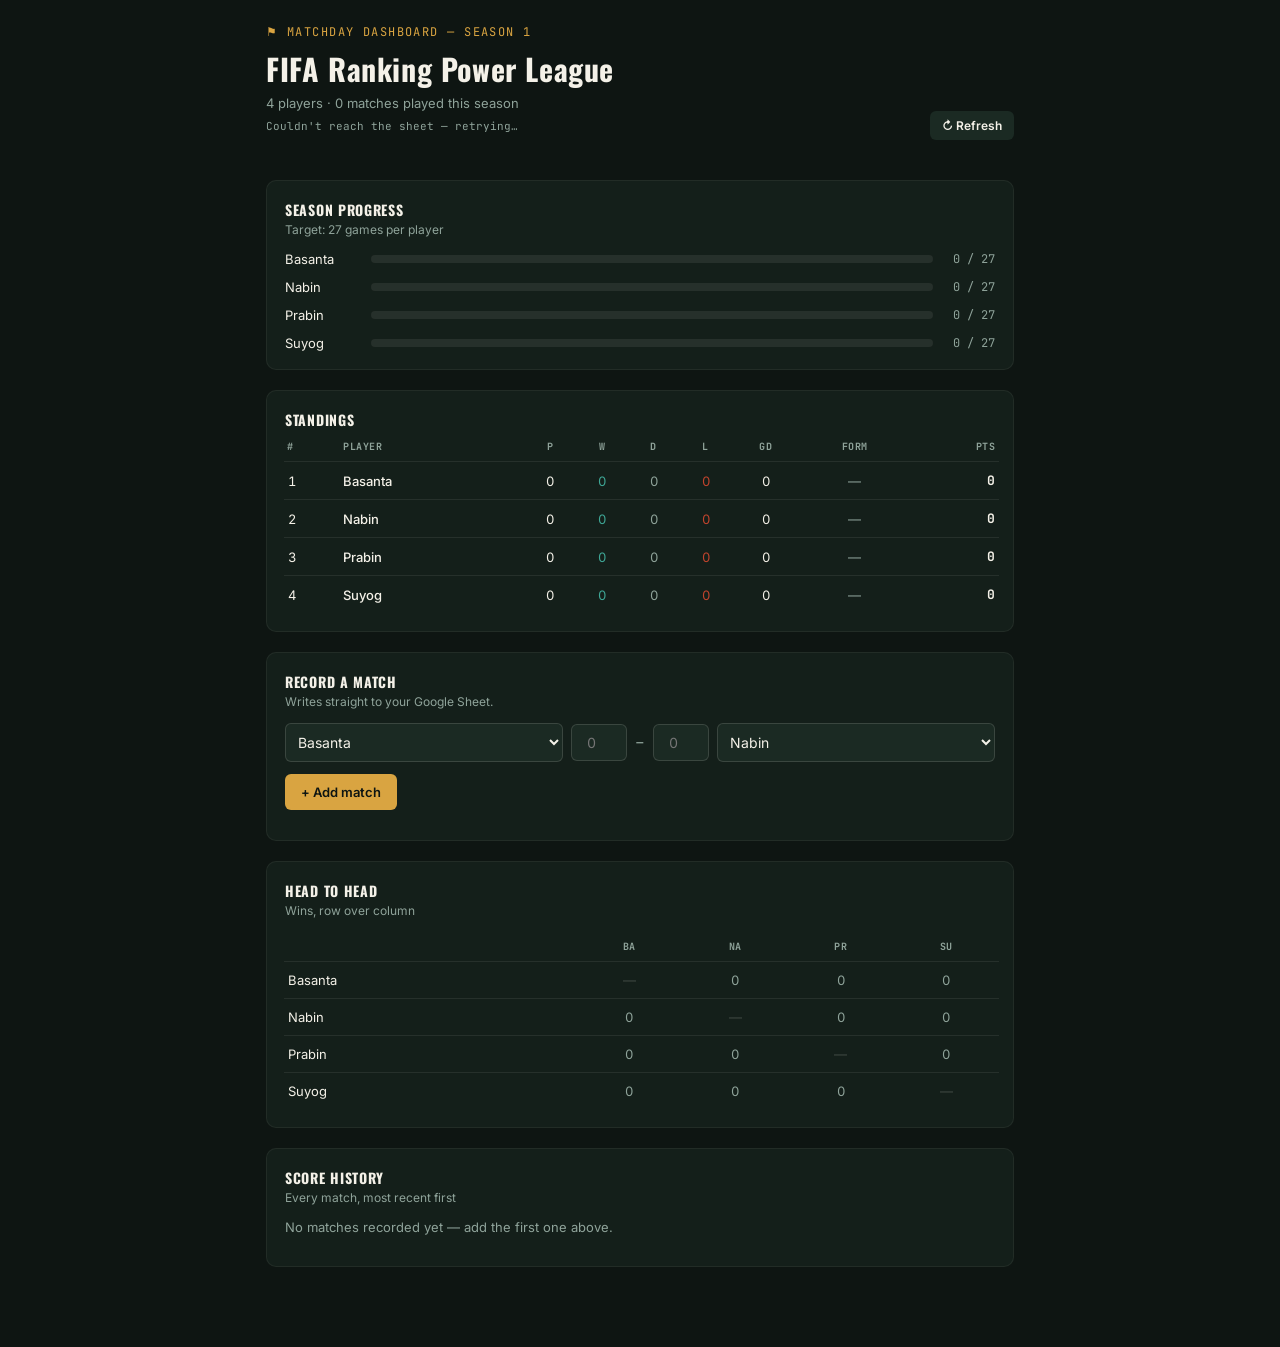
==== index.html @ d6c5c15d "Update index.html" ====
<!DOCTYPE html>
<html lang="en">
<head>
<meta charset="UTF-8" />
<meta name="viewport" content="width=device-width, initial-scale=1.0" />
<title>FIFA Ranking Power League</title>
<link rel="preconnect" href="https://fonts.googleapis.com">
<link href="https://fonts.googleapis.com/css2?family=Oswald:wght@500;600;700&family=JetBrains+Mono:wght@500;600;700&family=Inter:wght@400;500;600&display=swap" rel="stylesheet">
<style>
  :root {
    --pitch: #0E1512;
    --surface: #141F1A;
    --surface2: #1B2A23;
    --chalk: #F4F1E8;
    --chalk-dim: #8FA39A;
    --gold: #D9A441;
    --teal: #3FA796;
    --red: #C1442D;
    --font-display: 'Oswald', 'Arial Narrow', sans-serif;
    --font-body: 'Inter', system-ui, sans-serif;
    --font-mono: 'JetBrains Mono', ui-monospace, monospace;
  }
  * { box-sizing: border-box; }
  body {
    margin: 0;
    background: var(--pitch);
    color: var(--chalk);
    font-family: var(--font-body);
  }
  .wrap { max-width: 780px; margin: 0 auto; padding: 24px 16px 60px; }
  .eyebrow {
    display: flex; align-items: center; gap: 8px;
    color: var(--gold); font-family: var(--font-mono);
    font-size: 12px; letter-spacing: 0.12em; text-transform: uppercase;
    margin-bottom: 6px;
  }
  h1 {
    font-family: var(--font-display); letter-spacing: 0.02em;
    font-size: 30px; margin: 0 0 4px;
  }
  .sub { color: var(--chalk-dim); font-size: 13px; margin: 0; }
  .config-warning {
    background: rgba(193,68,45,0.12); border: 1px solid rgba(193,68,45,0.4);
    color: var(--chalk); padding: 12px 14px; border-radius: 8px;
    font-size: 13px; margin: 16px 0; line-height: 1.5;
  }
  .config-warning code { font-family: var(--font-mono); color: var(--gold); }

  .stat-grid { display: grid; grid-template-columns: 1fr 1fr; gap: 10px; margin: 20px 0; }
  .card {
    background: var(--surface); border: 1px solid rgba(244,241,232,0.06);
    border-radius: 10px; padding: 14px;
  }
  .card-label {
    display: flex; align-items: center; gap: 6px; margin-bottom: 6px;
    font-family: var(--font-mono); font-size: 10px; letter-spacing: 0.08em;
    text-transform: uppercase; color: var(--chalk-dim);
  }
  .card-value { font-family: var(--font-display); font-size: 18px; }
  .card-sub { font-size: 12px; color: var(--chalk-dim); font-variant-numeric: tabular-nums; }

  .section {
    background: var(--surface); border: 1px solid rgba(244,241,232,0.06);
    border-radius: 10px; padding: 18px; margin-bottom: 20px;
  }
  .section h2 {
    font-family: var(--font-display); text-transform: uppercase;
    letter-spacing: 0.05em; font-size: 14px; margin: 0 0 2px;
  }
  .section .section-sub { font-size: 12px; color: var(--chalk-dim); margin: 0 0 14px; }

  table { width: 100%; border-collapse: collapse; font-size: 13px; }
  th { text-align: center; font-family: var(--font-mono); font-size: 10px;
    text-transform: uppercase; letter-spacing: 0.05em; color: var(--chalk-dim);
    padding: 8px 4px; }
  th.left, td.left { text-align: left; }
  th.right, td.right { text-align: right; }
  td { padding: 10px 4px; text-align: center; font-variant-numeric: tabular-nums;
    border-top: 1px solid rgba(244,241,232,0.08); }
  tr.leader td { border-left: 3px solid var(--gold); }
  tr td:first-child { border-left: 3px solid transparent; }
  tr.leader td:first-child { border-left: 3px solid var(--gold); }
  .name-cell { font-weight: 500; }
  .pts-cell { font-family: var(--font-mono); font-weight: 700; }
  .w { color: var(--teal); } .l { color: var(--red); } .d { color: var(--chalk-dim); }

  .table-scroll { overflow-x: auto; margin: 0 -4px; }
  table.min520 { min-width: 560px; }
  table.min420 { min-width: 420px; }

  .progress-row { display: flex; align-items: center; gap: 10px; margin-bottom: 12px; }
  .progress-row:last-child { margin-bottom: 0; }
  .progress-name { width: 76px; font-size: 13px; flex-shrink: 0; }
  .progress-track { flex: 1; height: 8px; border-radius: 4px; background: rgba(244,241,232,0.08); overflow: hidden; }
  .progress-fill { height: 100%; background: var(--teal); border-radius: 4px; transition: width 0.3s ease; }
  .progress-fill.done { background: var(--gold); }
  .progress-count { width: 52px; text-align: right; font-family: var(--font-mono); font-size: 12px; color: var(--chalk-dim); flex-shrink: 0; }

  .form-row { display: flex; align-items: center; gap: 8px; margin-bottom: 12px; flex-wrap: wrap; }
  select, input[type=number], input[type=text] {
    background: var(--surface2); color: var(--chalk);
    border: 1px solid rgba(244,241,232,0.14); border-radius: 6px;
    padding: 9px 8px; font-size: 14px; font-family: var(--font-body);
  }
  select { flex: 1; min-width: 100px; }
  input[type=number] { width: 56px; text-align: center; font-variant-numeric: tabular-nums; }
  .score-dash { color: var(--chalk-dim); font-family: var(--font-mono); }
  select:focus, input:focus { outline: 2px solid var(--gold); outline-offset: 1px; }

  button {
    font-family: var(--font-body); font-size: 13px; font-weight: 600;
    border: none; border-radius: 6px; padding: 10px 16px; cursor: pointer;
  }
  button:focus-visible { outline: 2px solid var(--gold); outline-offset: 2px; }
  .btn-primary { background: var(--gold); color: var(--pitch); }
  .btn-primary:disabled { opacity: 0.5; cursor: not-allowed; }
  .btn-ghost { background: transparent; color: var(--chalk-dim); text-decoration: underline; padding: 6px 0; }
  .btn-icon { background: transparent; color: var(--chalk-dim); padding: 4px; }
  .btn-icon:hover { color: var(--red); }

  .error-text { color: var(--red); font-size: 12px; margin: 0 0 10px; }
  .saving-text { color: var(--chalk-dim); font-size: 12px; }

  .log-item {
    display: flex; justify-content: space-between; align-items: center;
    background: var(--surface2); border-radius: 8px; padding: 10px 12px; margin-bottom: 8px;
  }
  .log-item:last-child { margin-bottom: 0; }
  .log-match { display: flex; align-items: baseline; gap: 8px; font-size: 13px; flex-wrap: wrap; }
  .log-score { font-family: var(--font-mono); color: var(--chalk-dim); }
  .log-date { font-size: 11px; color: var(--chalk-dim); font-family: var(--font-mono); margin-top: 2px; }
  .log-right { display: flex; align-items: center; gap: 10px; }

  .dot { width: 8px; height: 8px; border-radius: 50%; display: inline-block; }
  .form-dots { display: flex; gap: 4px; justify-content: center; }

  .empty-text { color: var(--chalk-dim); font-size: 13px; }
  .h2h-name { color: var(--chalk); }
  .h2h-win { color: var(--teal); }
  .h2h-dim { color: var(--chalk-dim); }
  .h2h-diag { color: rgba(244,241,232,0.2); }

  .refresh-row { display: flex; align-items: center; justify-content: space-between; margin-bottom: 20px; }
  .refresh-row .last-sync { font-size: 11px; color: var(--chalk-dim); font-family: var(--font-mono); }
  .btn-refresh { background: var(--surface2); color: var(--chalk); font-size: 12px; padding: 7px 12px; }
</style>
</head>
<body>
  <div class="wrap">
    <div class="eyebrow">&#9873; Matchday Dashboard — Season 1</div>
    <h1>FIFA Ranking Power League</h1>
    <p class="sub" id="subhead">Loading…</p>

    <div id="configWarning" class="config-warning" style="display:none;">
      This dashboard isn't connected to your Google Sheet yet. Open <code>index.html</code>,
      find <code>const API_URL = "..."</code> near the top of the script, and paste in your
      Apps Script Web App URL. See <code>SETUP.md</code> for the full walkthrough.
    </div>

    <div class="refresh-row">
      <span class="last-sync" id="lastSync"></span>
      <button class="btn-refresh" id="refreshBtn">&#8635; Refresh</button>
    </div>

    <div class="stat-grid" id="statGrid"></div>

    <div class="section">
      <h2>Season progress</h2>
      <p class="section-sub">Target: <span id="targetLabel">27</span> games per player</p>
      <div id="progressList"></div>
    </div>

    <div class="section">
      <h2>Standings</h2>
      <div class="table-scroll">
        <table class="min520" id="standingsTable">
          <thead>
            <tr>
              <th class="left">#</th><th class="left">Player</th>
              <th>P</th><th>W</th><th>D</th><th>L</th><th>GD</th><th>Form</th>
              <th class="right">Pts</th>
            </tr>
          </thead>
          <tbody id="standingsBody"></tbody>
        </table>
      </div>
    </div>

    <div class="section">
      <h2>Record a match</h2>
      <p class="section-sub">Writes straight to your Google Sheet.</p>
      <div class="form-row">
        <select id="selA"></select>
        <input type="number" id="scoreA" min="0" placeholder="0" />
        <span class="score-dash">–</span>
        <input type="number" id="scoreB" min="0" placeholder="0" />
        <select id="selB"></select>
      </div>
      <p class="error-text" id="formError" style="display:none;"></p>
      <div class="form-row" style="justify-content: space-between;">
        <button class="btn-primary" id="addMatchBtn">+ Add match</button>
        <span class="saving-text" id="savingText"></span>
      </div>
    </div>

    <div class="section">
      <h2>Head to head</h2>
      <p class="section-sub">Wins, row over column</p>
      <div class="table-scroll">
        <table class="min420" id="h2hTable"></table>
      </div>
    </div>

    <div class="section">
      <h2>Score history</h2>
      <p class="section-sub">Every match, most recent first</p>
      <div id="logList"></div>
    </div>
  </div>

<script>
/* ============================================================
   1. PASTE YOUR GOOGLE APPS SCRIPT WEB APP URL HERE
   ============================================================ */
const API_URL = "https://script.google.com/macros/s/AKfycbwvONSKB_UFtyMJ-B5ip2fM1GxGKWB2w6KDE08tBqUio8REFwsymiqZ-ZtTySwvGl7N/exec";

const SEASON_TARGET = 27;
const REFRESH_MS = 15000; // poll every 15s for "live" updates
const DEFAULT_PLAYERS = ["Basanta", "Nabin", "Prabin", "Suyog"];

let matches = [];
let players = [...DEFAULT_PLAYERS];
let pollTimer = null;

document.getElementById("targetLabel").textContent = SEASON_TARGET;

function apiConfigured() {
  return API_URL && API_URL.indexOf("PASTE_YOUR") === -1;
}

async function fetchMatches() {
  if (!apiConfigured()) {
    document.getElementById("configWarning").style.display = "block";
    document.getElementById("subhead").textContent = players.length + " players · not connected";
    render();
    return;
  }
  try {
    const res = await fetch(API_URL, { method: "GET" });
    const data = await res.json();
    if (data.ok) {
      matches = data.matches || [];
      const namesInData = new Set();
      matches.forEach(m => { namesInData.add(m.playerA); namesInData.add(m.playerB); });
      DEFAULT_PLAYERS.forEach(p => namesInData.add(p));
      players = Array.from(namesInData);
      document.getElementById("lastSync").textContent = "Synced " + new Date().toLocaleTimeString();
    }
  } catch (e) {
    document.getElementById("lastSync").textContent = "Couldn't reach the sheet — retrying…";
  }
  render();
}

async function addMatch(playerA, playerB, scoreA, scoreB) {
  const savingText = document.getElementById("savingText");
  savingText.textContent = "Saving…";
  try {
    await fetch(API_URL, {
      method: "POST",
      headers: { "Content-Type": "text/plain;charset=utf-8" }, // avoids CORS preflight on Apps Script
      body: JSON.stringify({ playerA, playerB, scoreA, scoreB }),
    });
    savingText.textContent = "Saved";
    setTimeout(() => { savingText.textContent = ""; }, 1500);
    await fetchMatches();
  } catch (e) {
    savingText.textContent = "";
    showError("Couldn't save to the sheet. Check your connection and try again.");
  }
}

function showError(msg) {
  const el = document.getElementById("formError");
  el.textContent = msg;
  el.style.display = msg ? "block" : "none";
}

function computeStandings() {
  const table = {};
  players.forEach(p => { table[p] = { name: p, played: 0, wins: 0, losses: 0, draws: 0, gf: 0, ga: 0, points: 0, form: [] }; });
  matches.forEach(m => {
    if (!table[m.playerA] || !table[m.playerB]) return;
    const A = table[m.playerA], B = table[m.playerB];
    A.played++; B.played++;
    A.gf += m.scoreA; A.ga += m.scoreB;
    B.gf += m.scoreB; B.ga += m.scoreA;
    if (m.scoreA > m.scoreB) { A.wins++; A.points += 3; A.form.push("W"); B.losses++; B.form.push("L"); }
    else if (m.scoreB > m.scoreA) { B.wins++; B.points += 3; B.form.push("W"); A.losses++; A.form.push("L"); }
    else { A.draws++; A.points += 1; A.form.push("D"); B.draws++; B.points += 1; B.form.push("D"); }
  });
  return Object.values(table).sort((x, y) => {
    if (y.points !== x.points) return y.points - x.points;
    const gdX = x.gf - x.ga, gdY = y.gf - y.ga;
    if (gdY !== gdX) return gdY - gdX;
    return y.gf - x.gf;
  });
}

function computeH2H() {
  const grid = {};
  players.forEach(p => { grid[p] = {}; players.forEach(q => grid[p][q] = 0); });
  matches.forEach(m => {
    if (!grid[m.playerA] || !grid[m.playerB]) return;
    if (m.scoreA > m.scoreB) grid[m.playerA][m.playerB]++;
    else if (m.scoreB > m.scoreA) grid[m.playerB][m.playerA]++;
  });
  return grid;
}

function fmtDate(iso) {
  const d = new Date(iso);
  if (isNaN(d.getTime())) return iso;
  return d.toLocaleDateString(undefined, { month: "short", day: "numeric", year: "numeric" }) +
    " · " + d.toLocaleTimeString(undefined, { hour: "numeric", minute: "2-digit" });
}

function render() {
  const standings = computeStandings();
  const h2h = computeH2H();

  document.getElementById("subhead").textContent =
    players.length + " players · " + matches.length + " matches played this season";

  // Stat cards
  const statGrid = document.getElementById("statGrid");
  if (matches.length === 0) {
    statGrid.innerHTML = "";
  } else {
    const leader = standings[0];
    const topScorer = [...standings].sort((a, b) => b.gf - a.gf)[0];
    const bestForm = [...standings].filter(s => s.played > 0)
      .sort((a, b) => (b.points / b.played) - (a.points / a.played))[0];
    statGrid.innerHTML = `
      <div class="card"><div class="card-label">&#127942; Top of table</div>
        <div class="card-value">${leader.name}</div><div class="card-sub">${leader.points} pts</div></div>
      <div class="card"><div class="card-label">&#128293; Best form</div>
        <div class="card-value">${bestForm ? bestForm.name : "—"}</div>
        <div class="card-sub">${bestForm ? (bestForm.points / bestForm.played).toFixed(1) : "0"} pts/match</div></div>
      <div class="card"><div class="card-label">&#9917; Top scorer</div>
        <div class="card-value">${topScorer.name}</div><div class="card-sub">${topScorer.gf} goals</div></div>
      <div class="card"><div class="card-label">&#128197; Matches</div>
        <div class="card-value">${matches.length}</div><div class="card-sub">all-time</div></div>
    `;
  }

  // Season progress
  const progressList = document.getElementById("progressList");
  progressList.innerHTML = standings.map(s => {
    const pct = Math.min(100, (s.played / SEASON_TARGET) * 100);
    const done = s.played >= SEASON_TARGET;
    return `
      <div class="progress-row">
        <div class="progress-name">${s.name}</div>
        <div class="progress-track"><div class="progress-fill${done ? " done" : ""}" style="width:${pct}%"></div></div>
        <div class="progress-count">${s.played} / ${SEASON_TARGET}</div>
      </div>`;
  }).join("");

  // Standings table
  const tbody = document.getElementById("standingsBody");
  tbody.innerHTML = standings.map((s, i) => {
    const gd = s.gf - s.ga;
    const dots = s.form.slice(-5).map(f =>
      `<span class="dot" style="background:${f === "W" ? "var(--teal)" : f === "L" ? "var(--red)" : "var(--gold)"}" title="${f}"></span>`
    ).join("");
    return `
      <tr class="${i === 0 && s.played > 0 ? "leader" : ""}">
        <td class="left">${i + 1}</td>
        <td class="left name-cell">${s.name}</td>
        <td>${s.played}</td>
        <td class="w">${s.wins}</td>
        <td class="d">${s.draws}</td>
        <td class="l">${s.losses}</td>
        <td>${gd > 0 ? "+" + gd : gd}</td>
        <td><div class="form-dots">${dots || '<span class="d">—</span>'}</div></td>
        <td class="right pts-cell">${s.points}</td>
      </tr>`;
  }).join("");

  // Player selects
  ["selA", "selB"].forEach((id, idx) => {
    const sel = document.getElementById(id);
    const prevVal = sel.value;
    sel.innerHTML = players.map(p => `<option value="${p}">${p}</option>`).join("");
    if (players.includes(prevVal)) sel.value = prevVal;
    else sel.selectedIndex = Math.min(idx, players.length - 1);
  });

  // Head to head
  const h2hTable = document.getElementById("h2hTable");
  let h2hHtml = "<thead><tr><th></th>" +
    players.map(p => `<th>${p.slice(0, 2).toUpperCase()}</th>`).join("") + "</tr></thead><tbody>";
  players.forEach(row => {
    h2hHtml += `<tr><td class="left h2h-name">${row}</td>`;
    players.forEach(col => {
      if (row === col) { h2hHtml += `<td class="h2h-diag">—</td>`; return; }
      const wins = h2h[row][col];
      const opWins = h2h[col][row];
      h2hHtml += `<td class="${wins > opWins ? "h2h-win" : "h2h-dim"}">${wins}</td>`;
    });
    h2hHtml += "</tr>";
  });
  h2hHtml += "</tbody>";
  h2hTable.innerHTML = h2hHtml;

  // Score history log
  const logList = document.getElementById("logList");
  if (matches.length === 0) {
    logList.innerHTML = `<p class="empty-text">No matches recorded yet — add the first one above.</p>`;
  } else {
    const sorted = [...matches].sort((a, b) => new Date(b.timestamp) - new Date(a.timestamp));
    logList.innerHTML = sorted.map(m => `
      <div class="log-item">
        <div>
          <div class="log-match">
            <span style="font-weight:${m.scoreA > m.scoreB ? 700 : 400}">${m.playerA}</span>
            <span class="log-score">${m.scoreA} – ${m.scoreB}</span>
            <span style="font-weight:${m.scoreB > m.scoreA ? 700 : 400}">${m.playerB}</span>
          </div>
          <div class="log-date">${fmtDate(m.timestamp)}</div>
        </div>
      </div>
    `).join("");
  }
}

// Events
document.getElementById("addMatchBtn").addEventListener("click", () => {
  showError("");
  const playerA = document.getElementById("selA").value;
  const playerB = document.getElementById("selB").value;
  const scoreA = document.getElementById("scoreA").value;
  const scoreB = document.getElementById("scoreB").value;

  if (!apiConfigured()) { showError("Connect your Google Sheet first — see the notice above."); return; }
  if (!playerA || !playerB || playerA === playerB) { showError("Pick two different players."); return; }
  if (scoreA === "" || scoreB === "") { showError("Enter both scores."); return; }
  const sa = parseInt(scoreA, 10), sb = parseInt(scoreB, 10);
  if (isNaN(sa) || isNaN(sb) || sa < 0 || sb < 0) { showError("Scores must be valid numbers."); return; }

  addMatch(playerA, playerB, sa, sb);
  document.getElementById("scoreA").value = "";
  document.getElementById("scoreB").value = "";
});

document.getElementById("refreshBtn").addEventListener("click", fetchMatches);

// Init
render();
fetchMatches();
pollTimer = setInterval(fetchMatches, REFRESH_MS);
</script>
</body>
</html>
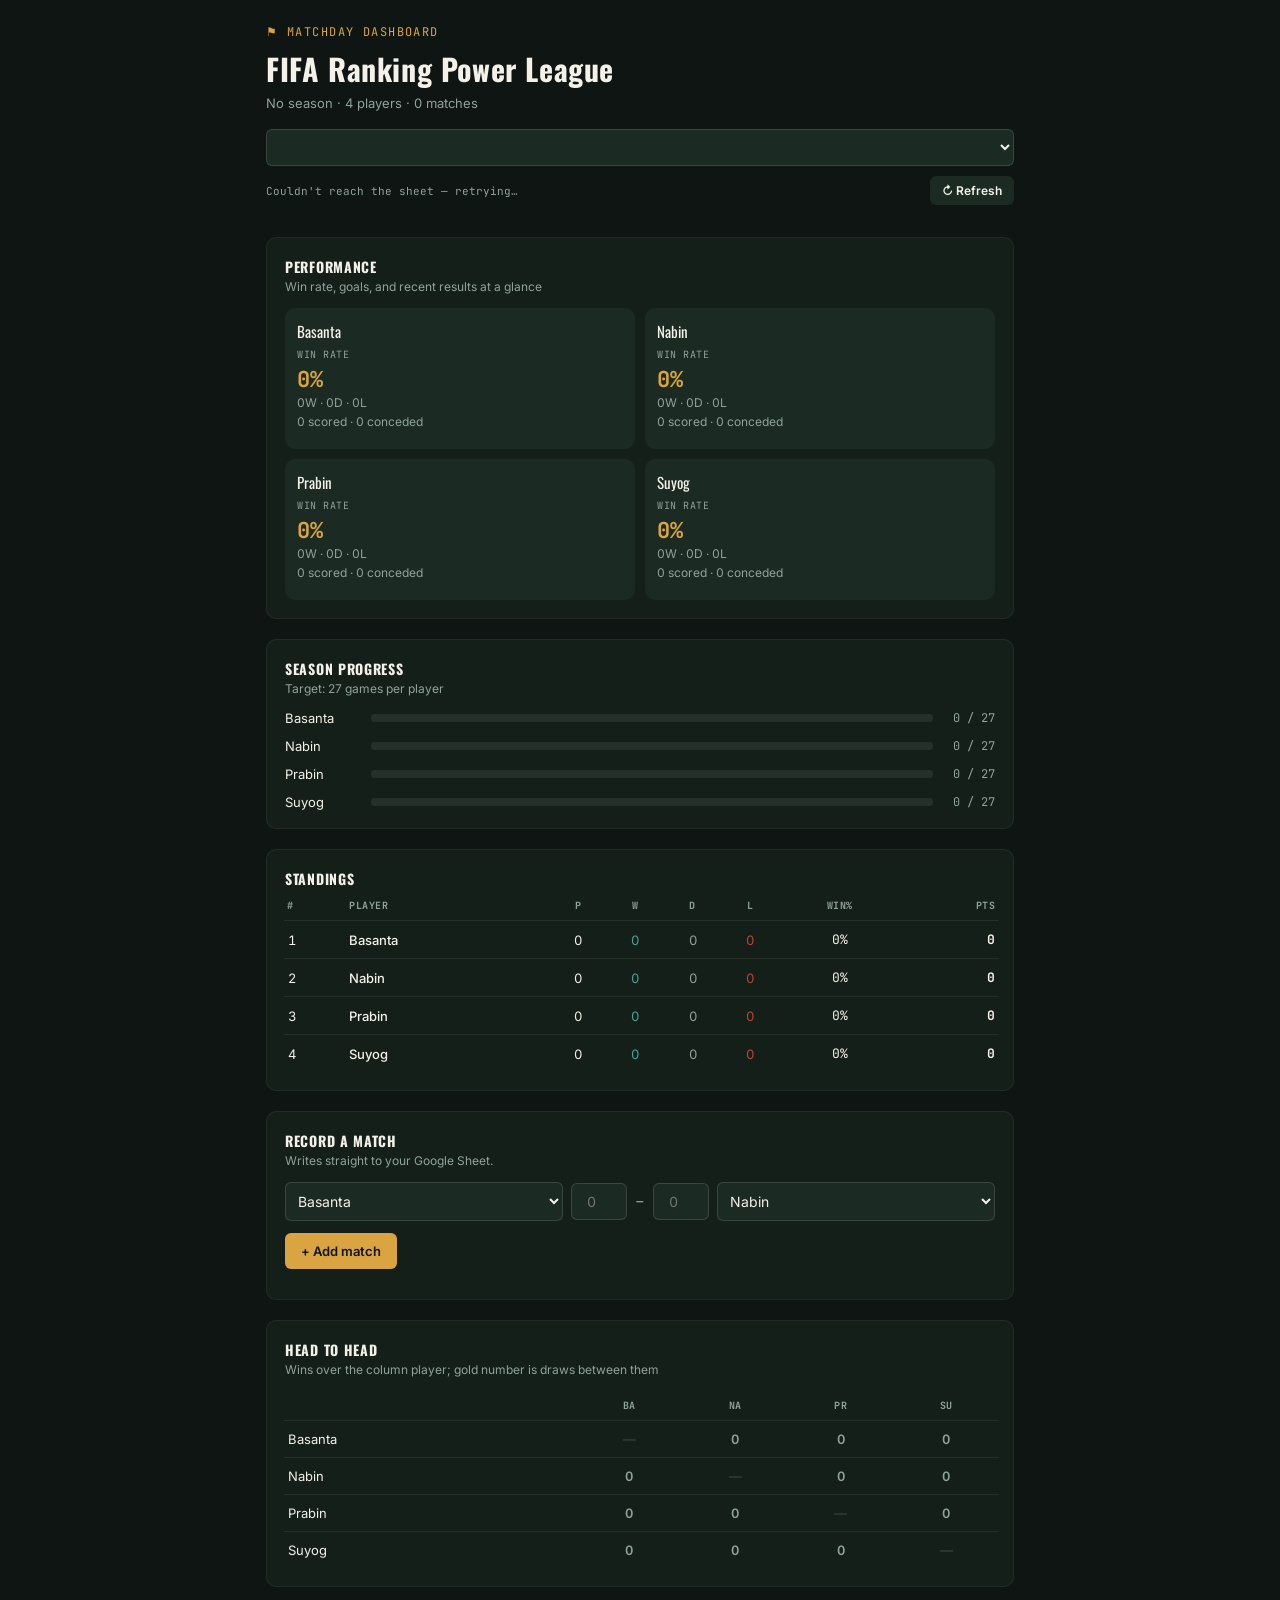
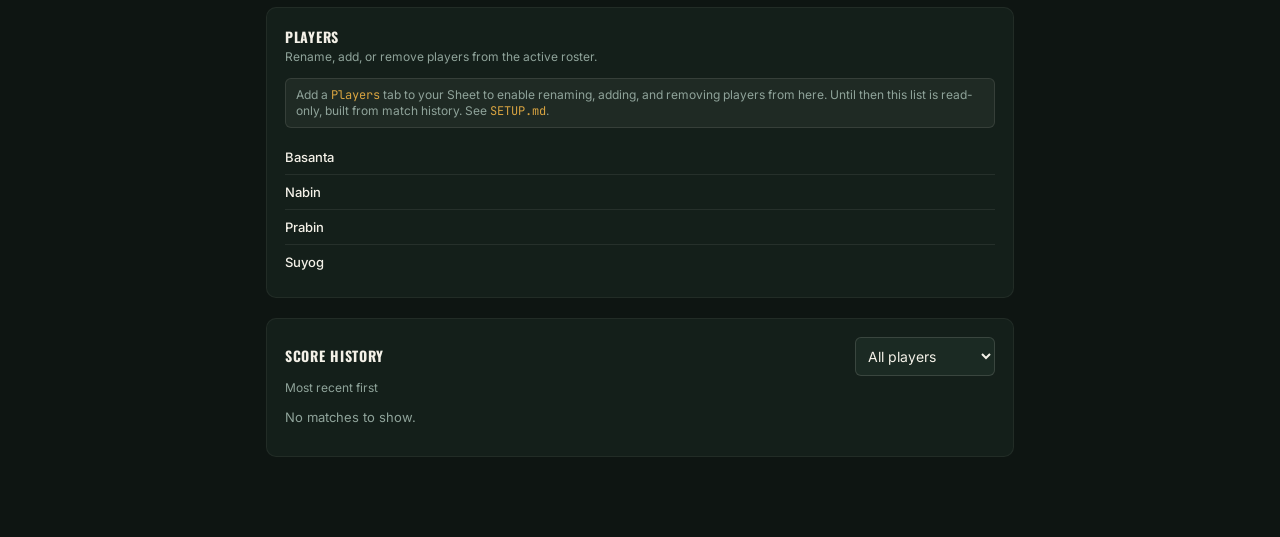
==== commit e6072b19: "Update index.html" ====
--- a/index.html
+++ b/index.html
@@ -21,12 +21,7 @@
     --font-mono: 'JetBrains Mono', ui-monospace, monospace;
   }
   * { box-sizing: border-box; }
-  body {
-    margin: 0;
-    background: var(--pitch);
-    color: var(--chalk);
-    font-family: var(--font-body);
-  }
+  body { margin: 0; background: var(--pitch); color: var(--chalk); font-family: var(--font-body); }
   .wrap { max-width: 780px; margin: 0 auto; padding: 24px 16px 60px; }
   .eyebrow {
     display: flex; align-items: center; gap: 8px;
@@ -34,10 +29,7 @@
     font-size: 12px; letter-spacing: 0.12em; text-transform: uppercase;
     margin-bottom: 6px;
   }
-  h1 {
-    font-family: var(--font-display); letter-spacing: 0.02em;
-    font-size: 30px; margin: 0 0 4px;
-  }
+  h1 { font-family: var(--font-display); letter-spacing: 0.02em; font-size: 30px; margin: 0 0 4px; }
   .sub { color: var(--chalk-dim); font-size: 13px; margin: 0; }
   .config-warning {
     background: rgba(193,68,45,0.12); border: 1px solid rgba(193,68,45,0.4);
@@ -45,12 +37,41 @@
     font-size: 13px; margin: 16px 0; line-height: 1.5;
   }
   .config-warning code { font-family: var(--font-mono); color: var(--gold); }
-
-  .stat-grid { display: grid; grid-template-columns: 1fr 1fr; gap: 10px; margin: 20px 0; }
-  .card {
-    background: var(--surface); border: 1px solid rgba(244,241,232,0.06);
-    border-radius: 10px; padding: 14px;
-  }
+  .inline-note {
+    font-size: 12px; color: var(--chalk-dim); background: rgba(244,241,232,0.05);
+    border: 1px solid rgba(244,241,232,0.1); border-radius: 6px; padding: 8px 10px; margin-bottom: 12px;
+  }
+  .inline-note code { font-family: var(--font-mono); color: var(--gold); }
+
+  .season-bar { display: flex; align-items: center; gap: 10px; margin: 18px 0 10px; flex-wrap: wrap; }
+  .season-select {
+    background: var(--surface2); color: var(--chalk); border: 1px solid rgba(244,241,232,0.14);
+    border-radius: 6px; padding: 8px 10px; font-size: 13px; font-family: var(--font-mono);
+  }
+  .season-badge {
+    font-family: var(--font-mono); font-size: 10px; text-transform: uppercase;
+    letter-spacing: 0.06em; padding: 3px 8px; border-radius: 999px;
+  }
+  .season-badge.active { background: rgba(63,167,150,0.15); color: var(--teal); }
+  .season-badge.completed { background: rgba(244,241,232,0.08); color: var(--chalk-dim); }
+  .archived-note {
+    background: rgba(217,164,65,0.1); border: 1px solid rgba(217,164,65,0.35);
+    color: var(--chalk); padding: 10px 14px; border-radius: 8px; font-size: 13px; margin-bottom: 18px;
+  }
+  .season-complete-banner {
+    background: rgba(217,164,65,0.14); border: 1px solid rgba(217,164,65,0.5);
+    padding: 14px; border-radius: 10px; margin: 16px 0; display: flex;
+    align-items: center; justify-content: space-between; gap: 12px; flex-wrap: wrap;
+  }
+  .season-complete-banner .msg { font-size: 13px; line-height: 1.4; }
+  .season-complete-banner .msg strong { color: var(--gold); }
+
+  .refresh-row { display: flex; align-items: center; justify-content: space-between; margin-bottom: 14px; }
+  .refresh-row .last-sync { font-size: 11px; color: var(--chalk-dim); font-family: var(--font-mono); }
+  .btn-refresh { background: var(--surface2); color: var(--chalk); font-size: 12px; padding: 7px 12px; }
+
+  .stat-grid { display: grid; grid-template-columns: 1fr 1fr; gap: 10px; margin: 16px 0; }
+  .card { background: var(--surface); border: 1px solid rgba(244,241,232,0.06); border-radius: 10px; padding: 14px; }
   .card-label {
     display: flex; align-items: center; gap: 6px; margin-bottom: 6px;
     font-family: var(--font-mono); font-size: 10px; letter-spacing: 0.08em;
@@ -59,33 +80,25 @@
   .card-value { font-family: var(--font-display); font-size: 18px; }
   .card-sub { font-size: 12px; color: var(--chalk-dim); font-variant-numeric: tabular-nums; }
 
-  .section {
-    background: var(--surface); border: 1px solid rgba(244,241,232,0.06);
-    border-radius: 10px; padding: 18px; margin-bottom: 20px;
-  }
-  .section h2 {
-    font-family: var(--font-display); text-transform: uppercase;
-    letter-spacing: 0.05em; font-size: 14px; margin: 0 0 2px;
-  }
+  .section { background: var(--surface); border: 1px solid rgba(244,241,232,0.06); border-radius: 10px; padding: 18px; margin-bottom: 20px; }
+  .section h2 { font-family: var(--font-display); text-transform: uppercase; letter-spacing: 0.05em; font-size: 14px; margin: 0 0 2px; }
   .section .section-sub { font-size: 12px; color: var(--chalk-dim); margin: 0 0 14px; }
+  .section-head-row { display: flex; align-items: baseline; justify-content: space-between; gap: 10px; flex-wrap: wrap; margin-bottom: 4px; }
 
   table { width: 100%; border-collapse: collapse; font-size: 13px; }
-  th { text-align: center; font-family: var(--font-mono); font-size: 10px;
-    text-transform: uppercase; letter-spacing: 0.05em; color: var(--chalk-dim);
-    padding: 8px 4px; }
+  th { text-align: center; font-family: var(--font-mono); font-size: 10px; text-transform: uppercase; letter-spacing: 0.05em; color: var(--chalk-dim); padding: 8px 4px; }
   th.left, td.left { text-align: left; }
   th.right, td.right { text-align: right; }
-  td { padding: 10px 4px; text-align: center; font-variant-numeric: tabular-nums;
-    border-top: 1px solid rgba(244,241,232,0.08); }
-  tr.leader td { border-left: 3px solid var(--gold); }
+  td { padding: 10px 4px; text-align: center; font-variant-numeric: tabular-nums; border-top: 1px solid rgba(244,241,232,0.08); }
+  tr.leader td:first-child { border-left: 3px solid var(--gold); }
   tr td:first-child { border-left: 3px solid transparent; }
-  tr.leader td:first-child { border-left: 3px solid var(--gold); }
   .name-cell { font-weight: 500; }
   .pts-cell { font-family: var(--font-mono); font-weight: 700; }
   .w { color: var(--teal); } .l { color: var(--red); } .d { color: var(--chalk-dim); }
+  .winrate-cell { font-family: var(--font-mono); }
 
   .table-scroll { overflow-x: auto; margin: 0 -4px; }
-  table.min520 { min-width: 560px; }
+  table.min480 { min-width: 480px; }
   table.min420 { min-width: 420px; }
 
   .progress-row { display: flex; align-items: center; gap: 10px; margin-bottom: 12px; }
@@ -98,38 +111,34 @@
 
   .form-row { display: flex; align-items: center; gap: 8px; margin-bottom: 12px; flex-wrap: wrap; }
   select, input[type=number], input[type=text] {
-    background: var(--surface2); color: var(--chalk);
-    border: 1px solid rgba(244,241,232,0.14); border-radius: 6px;
-    padding: 9px 8px; font-size: 14px; font-family: var(--font-body);
+    background: var(--surface2); color: var(--chalk); border: 1px solid rgba(244,241,232,0.14);
+    border-radius: 6px; padding: 9px 8px; font-size: 14px; font-family: var(--font-body);
   }
   select { flex: 1; min-width: 100px; }
   input[type=number] { width: 56px; text-align: center; font-variant-numeric: tabular-nums; }
   .score-dash { color: var(--chalk-dim); font-family: var(--font-mono); }
   select:focus, input:focus { outline: 2px solid var(--gold); outline-offset: 1px; }
 
-  button {
-    font-family: var(--font-body); font-size: 13px; font-weight: 600;
-    border: none; border-radius: 6px; padding: 10px 16px; cursor: pointer;
-  }
+  button { font-family: var(--font-body); font-size: 13px; font-weight: 600; border: none; border-radius: 6px; padding: 10px 16px; cursor: pointer; }
   button:focus-visible { outline: 2px solid var(--gold); outline-offset: 2px; }
   .btn-primary { background: var(--gold); color: var(--pitch); }
   .btn-primary:disabled { opacity: 0.5; cursor: not-allowed; }
-  .btn-ghost { background: transparent; color: var(--chalk-dim); text-decoration: underline; padding: 6px 0; }
-  .btn-icon { background: transparent; color: var(--chalk-dim); padding: 4px; }
-  .btn-icon:hover { color: var(--red); }
+  .btn-ghost { background: transparent; color: var(--chalk-dim); text-decoration: underline; padding: 6px 0; font-weight: 500; }
+  .btn-icon {
+    background: var(--surface2); color: var(--chalk-dim); padding: 6px 9px; font-size: 12px;
+  }
+  .btn-icon:hover { color: var(--chalk); }
+  .btn-icon.danger:hover { color: var(--red); }
 
   .error-text { color: var(--red); font-size: 12px; margin: 0 0 10px; }
   .saving-text { color: var(--chalk-dim); font-size: 12px; }
 
-  .log-item {
-    display: flex; justify-content: space-between; align-items: center;
-    background: var(--surface2); border-radius: 8px; padding: 10px 12px; margin-bottom: 8px;
-  }
+  .log-item { display: flex; justify-content: space-between; align-items: center; background: var(--surface2); border-radius: 8px; padding: 10px 12px; margin-bottom: 8px; }
   .log-item:last-child { margin-bottom: 0; }
   .log-match { display: flex; align-items: baseline; gap: 8px; font-size: 13px; flex-wrap: wrap; }
   .log-score { font-family: var(--font-mono); color: var(--chalk-dim); }
   .log-date { font-size: 11px; color: var(--chalk-dim); font-family: var(--font-mono); margin-top: 2px; }
-  .log-right { display: flex; align-items: center; gap: 10px; }
+  .log-filter { min-width: 140px; flex: 0 0 auto; }
 
   .dot { width: 8px; height: 8px; border-radius: 50%; display: inline-block; }
   .form-dots { display: flex; gap: 4px; justify-content: center; }
@@ -139,22 +148,47 @@
   .h2h-win { color: var(--teal); }
   .h2h-dim { color: var(--chalk-dim); }
   .h2h-diag { color: rgba(244,241,232,0.2); }
-
-  .refresh-row { display: flex; align-items: center; justify-content: space-between; margin-bottom: 20px; }
-  .refresh-row .last-sync { font-size: 11px; color: var(--chalk-dim); font-family: var(--font-mono); }
-  .btn-refresh { background: var(--surface2); color: var(--chalk); font-size: 12px; padding: 7px 12px; }
+  .h2h-cell-wins { font-weight: 600; }
+  .h2h-cell-draws { font-size: 10px; color: var(--gold); font-family: var(--font-mono); margin-top: 1px; }
+
+  .player-row { display: flex; align-items: center; justify-content: space-between; gap: 8px; padding: 9px 0; border-top: 1px solid rgba(244,241,232,0.08); }
+  .player-row:first-child { border-top: none; }
+  .player-row-name { font-size: 13px; font-weight: 500; }
+  .player-row-actions { display: flex; gap: 6px; }
+
+  .perf-grid { display: grid; grid-template-columns: 1fr 1fr; gap: 10px; }
+  .perf-card { background: var(--surface2); border-radius: 10px; padding: 12px; }
+  .perf-name { font-family: var(--font-display); font-size: 15px; margin-bottom: 6px; }
+  .perf-winrate { font-family: var(--font-mono); font-size: 22px; font-weight: 700; color: var(--gold); line-height: 1; }
+  .perf-winrate-label { font-size: 10px; color: var(--chalk-dim); text-transform: uppercase; letter-spacing: 0.05em; font-family: var(--font-mono); margin-bottom: 8px; }
+  .perf-line { font-size: 12px; color: var(--chalk-dim); margin-top: 4px; font-variant-numeric: tabular-nums; }
+  .perf-form { display: flex; gap: 4px; margin-top: 8px; }
+  .perf-chip {
+    width: 20px; height: 20px; border-radius: 4px; font-size: 10px; font-family: var(--font-mono);
+    display: flex; align-items: center; justify-content: center; font-weight: 700; color: var(--pitch);
+  }
 </style>
 </head>
 <body>
   <div class="wrap">
-    <div class="eyebrow">&#9873; Matchday Dashboard — Season 1</div>
+    <div class="eyebrow">&#9873; Matchday Dashboard</div>
     <h1>FIFA Ranking Power League</h1>
     <p class="sub" id="subhead">Loading…</p>
 
-    <div id="configWarning" class="config-warning" style="display:none;">
-      This dashboard isn't connected to your Google Sheet yet. Open <code>index.html</code>,
-      find <code>const API_URL = "..."</code> near the top of the script, and paste in your
-      Apps Script Web App URL. See <code>SETUP.md</code> for the full walkthrough.
+    <div id="configWarning" class="config-warning" style="display:none;"></div>
+
+    <div class="season-bar">
+      <select class="season-select" id="seasonSelect"></select>
+      <span class="season-badge" id="seasonBadge"></span>
+    </div>
+
+    <div id="archivedNote" class="archived-note" style="display:none;">
+      Viewing an archived season — read only. Switch to the active season to record matches.
+    </div>
+
+    <div id="seasonCompleteBanner" class="season-complete-banner" style="display:none;">
+      <div class="msg"><strong>Every player has reached the games target.</strong><br>Archive this season and start a new one whenever you're ready.</div>
+      <button class="btn-primary" id="startNewSeasonBtn">Start new season</button>
     </div>
 
     <div class="refresh-row">
@@ -163,6 +197,12 @@
     </div>
 
     <div class="stat-grid" id="statGrid"></div>
+
+    <div class="section">
+      <h2>Performance</h2>
+      <p class="section-sub">Win rate, goals, and recent results at a glance</p>
+      <div class="perf-grid" id="perfGrid"></div>
+    </div>
 
     <div class="section">
       <h2>Season progress</h2>
@@ -173,11 +213,11 @@
     <div class="section">
       <h2>Standings</h2>
       <div class="table-scroll">
-        <table class="min520" id="standingsTable">
+        <table class="min480" id="standingsTable">
           <thead>
             <tr>
               <th class="left">#</th><th class="left">Player</th>
-              <th>P</th><th>W</th><th>D</th><th>L</th><th>GD</th><th>Form</th>
+              <th>P</th><th>W</th><th>D</th><th>L</th><th>Win%</th>
               <th class="right">Pts</th>
             </tr>
           </thead>
@@ -186,7 +226,7 @@
       </div>
     </div>
 
-    <div class="section">
+    <div class="section" id="recordSection">
       <h2>Record a match</h2>
       <p class="section-sub">Writes straight to your Google Sheet.</p>
       <div class="form-row">
@@ -205,15 +245,30 @@
 
     <div class="section">
       <h2>Head to head</h2>
-      <p class="section-sub">Wins, row over column</p>
+      <p class="section-sub">Wins over the column player; gold number is draws between them</p>
       <div class="table-scroll">
         <table class="min420" id="h2hTable"></table>
       </div>
     </div>
 
     <div class="section">
-      <h2>Score history</h2>
-      <p class="section-sub">Every match, most recent first</p>
+      <h2>Players</h2>
+      <p class="section-sub" id="managePlayersSub">Rename, add, or remove players from the active roster.</p>
+      <div id="playersManageWarning" class="inline-note" style="display:none;"></div>
+      <div id="playersList"></div>
+      <div class="form-row" id="addPlayerRow">
+        <input type="text" id="newPlayerName" placeholder="New player name" />
+        <button class="btn-primary" id="addPlayerBtn">+ Add player</button>
+      </div>
+      <p class="error-text" id="playerError" style="display:none;"></p>
+    </div>
+
+    <div class="section">
+      <div class="section-head-row">
+        <h2>Score history</h2>
+        <select class="log-filter" id="logFilterSelect"></select>
+      </div>
+      <p class="section-sub">Most recent first</p>
       <div id="logList"></div>
     </div>
   </div>
@@ -222,15 +277,20 @@
 /* ============================================================
    1. PASTE YOUR GOOGLE APPS SCRIPT WEB APP URL HERE
    ============================================================ */
-const API_URL = "https://script.google.com/macros/s/AKfycbwvONSKB_UFtyMJ-B5ip2fM1GxGKWB2w6KDE08tBqUio8REFwsymiqZ-ZtTySwvGl7N/exec";
+const API_URL = "https://script.google.com/macros/s/AKfycbxVm6zHXVqrmLHoSL_Z3bB-oCv1k21BlU754C9iOFA4U717C6sgG7m7O2w5tFg2QOI/exec";
 
 const SEASON_TARGET = 27;
-const REFRESH_MS = 15000; // poll every 15s for "live" updates
+const REFRESH_MS = 15000;
 const DEFAULT_PLAYERS = ["Basanta", "Nabin", "Prabin", "Suyog"];
 
-let matches = [];
-let players = [...DEFAULT_PLAYERS];
-let pollTimer = null;
+let allMatches = [];
+let seasons = [];
+let playersRoster = [];         // [{name, active}] — only populated if Players tab exists
+let playersTabAvailable = false;
+let selectedSeason = null;
+let activeSeasonName = null;
+let allPlayersEver = [...DEFAULT_PLAYERS];
+let logFilterPlayer = "all";
 
 document.getElementById("targetLabel").textContent = SEASON_TARGET;
 
@@ -238,10 +298,17 @@
   return API_URL && API_URL.indexOf("PASTE_YOUR") === -1;
 }
 
-async function fetchMatches() {
+function showConfigWarning(msg) {
+  const el = document.getElementById("configWarning");
+  el.innerHTML = msg;
+  el.style.display = "block";
+}
+
+async function fetchData() {
   if (!apiConfigured()) {
-    document.getElementById("configWarning").style.display = "block";
-    document.getElementById("subhead").textContent = players.length + " players · not connected";
+    showConfigWarning(`This dashboard isn't connected to your Google Sheet yet. Open <code>index.html</code>,
+      find <code>const API_URL = "..."</code> near the top of the script, and paste in your
+      Apps Script Web App URL. See <code>SETUP.md</code> for the full walkthrough.`);
     render();
     return;
   }
@@ -249,11 +316,30 @@
     const res = await fetch(API_URL, { method: "GET" });
     const data = await res.json();
     if (data.ok) {
-      matches = data.matches || [];
-      const namesInData = new Set();
-      matches.forEach(m => { namesInData.add(m.playerA); namesInData.add(m.playerB); });
-      DEFAULT_PLAYERS.forEach(p => namesInData.add(p));
-      players = Array.from(namesInData);
+      allMatches = data.matches || [];
+      seasons = data.seasons || [];
+      playersRoster = data.players || [];
+      playersTabAvailable = !!data.playersTabAvailable;
+
+      if (seasons.length === 0) {
+        showConfigWarning(`No seasons found in your <code>Seasons</code> tab. Add a header row
+          (<code>Name | Status | StartedAt | EndedAt</code>) and one data row like
+          <code>Season 1 | active | (today) | </code>. See <code>SETUP.md</code>.`);
+      } else {
+        document.getElementById("configWarning").style.display = "none";
+      }
+
+      const active = seasons.find(s => s.status === "active");
+      activeSeasonName = active ? active.name : (seasons[0] ? seasons[0].name : "Season 1");
+      if (!selectedSeason || !seasons.find(s => s.name === selectedSeason)) {
+        selectedSeason = activeSeasonName;
+      }
+
+      const namesInData = new Set(DEFAULT_PLAYERS);
+      allMatches.forEach(m => { namesInData.add(m.playerA); namesInData.add(m.playerB); });
+      playersRoster.forEach(p => namesInData.add(p.name));
+      allPlayersEver = Array.from(namesInData);
+
       document.getElementById("lastSync").textContent = "Synced " + new Date().toLocaleTimeString();
     }
   } catch (e) {
@@ -262,21 +348,73 @@
   render();
 }
 
+async function postAction(payload) {
+  const res = await fetch(API_URL, {
+    method: "POST",
+    headers: { "Content-Type": "text/plain;charset=utf-8" }, // avoids CORS preflight on Apps Script
+    body: JSON.stringify(payload),
+  });
+  return res.json();
+}
+
 async function addMatch(playerA, playerB, scoreA, scoreB) {
   const savingText = document.getElementById("savingText");
   savingText.textContent = "Saving…";
   try {
-    await fetch(API_URL, {
-      method: "POST",
-      headers: { "Content-Type": "text/plain;charset=utf-8" }, // avoids CORS preflight on Apps Script
-      body: JSON.stringify({ playerA, playerB, scoreA, scoreB }),
-    });
+    await postAction({ action: "addMatch", season: activeSeasonName, playerA, playerB, scoreA, scoreB });
     savingText.textContent = "Saved";
     setTimeout(() => { savingText.textContent = ""; }, 1500);
-    await fetchMatches();
+    await fetchData();
   } catch (e) {
     savingText.textContent = "";
     showError("Couldn't save to the sheet. Check your connection and try again.");
+  }
+}
+
+async function startNewSeason() {
+  const btn = document.getElementById("startNewSeasonBtn");
+  btn.disabled = true;
+  btn.textContent = "Starting…";
+  try {
+    const data = await postAction({ action: "newSeason" });
+    if (data.ok) selectedSeason = data.season;
+    await fetchData();
+  } catch (e) {
+    btn.disabled = false;
+    btn.textContent = "Start new season";
+  }
+}
+
+async function addPlayerApi(name) {
+  showPlayerError("");
+  try {
+    const data = await postAction({ action: "addPlayer", name });
+    if (!data.ok) { showPlayerError(data.error || "Couldn't add player."); return; }
+    await fetchData();
+  } catch (e) {
+    showPlayerError("Couldn't reach the sheet.");
+  }
+}
+
+async function removePlayerApi(name) {
+  showPlayerError("");
+  try {
+    const data = await postAction({ action: "removePlayer", name });
+    if (!data.ok) { showPlayerError(data.error || "Couldn't remove player."); return; }
+    await fetchData();
+  } catch (e) {
+    showPlayerError("Couldn't reach the sheet.");
+  }
+}
+
+async function renamePlayerApi(oldName, newName) {
+  showPlayerError("");
+  try {
+    const data = await postAction({ action: "renamePlayer", oldName, newName });
+    if (!data.ok) { showPlayerError(data.error || "Couldn't rename player."); return; }
+    await fetchData();
+  } catch (e) {
+    showPlayerError("Couldn't reach the sheet.");
   }
 }
 
@@ -285,10 +423,33 @@
   el.textContent = msg;
   el.style.display = msg ? "block" : "none";
 }
-
-function computeStandings() {
+function showPlayerError(msg) {
+  const el = document.getElementById("playerError");
+  el.textContent = msg;
+  el.style.display = msg ? "block" : "none";
+}
+
+function matchesForSeason(seasonName) {
+  return allMatches.filter(m => m.season === seasonName);
+}
+
+function playersForSeason(matches) {
+  const set = new Set();
+  matches.forEach(m => { set.add(m.playerA); set.add(m.playerB); });
+  if (set.size === 0) DEFAULT_PLAYERS.forEach(p => set.add(p));
+  return Array.from(set);
+}
+
+function getActiveRosterNames() {
+  if (playersTabAvailable && playersRoster.length > 0) {
+    return playersRoster.filter(p => p.active).map(p => p.name);
+  }
+  return allPlayersEver;
+}
+
+function computeStandings(matches, playerList) {
   const table = {};
-  players.forEach(p => { table[p] = { name: p, played: 0, wins: 0, losses: 0, draws: 0, gf: 0, ga: 0, points: 0, form: [] }; });
+  playerList.forEach(p => { table[p] = { name: p, played: 0, wins: 0, losses: 0, draws: 0, gf: 0, ga: 0, points: 0, form: [] }; });
   matches.forEach(m => {
     if (!table[m.playerA] || !table[m.playerB]) return;
     const A = table[m.playerA], B = table[m.playerB];
@@ -307,15 +468,19 @@
   });
 }
 
-function computeH2H() {
-  const grid = {};
-  players.forEach(p => { grid[p] = {}; players.forEach(q => grid[p][q] = 0); });
+function computeH2H(matches, playerList) {
+  const wins = {}, draws = {};
+  playerList.forEach(p => {
+    wins[p] = {}; draws[p] = {};
+    playerList.forEach(q => { wins[p][q] = 0; draws[p][q] = 0; });
+  });
   matches.forEach(m => {
-    if (!grid[m.playerA] || !grid[m.playerB]) return;
-    if (m.scoreA > m.scoreB) grid[m.playerA][m.playerB]++;
-    else if (m.scoreB > m.scoreA) grid[m.playerB][m.playerA]++;
+    if (!wins[m.playerA] || !wins[m.playerB]) return;
+    if (m.scoreA > m.scoreB) wins[m.playerA][m.playerB]++;
+    else if (m.scoreB > m.scoreA) wins[m.playerB][m.playerA]++;
+    else { draws[m.playerA][m.playerB]++; draws[m.playerB][m.playerA]++; }
   });
-  return grid;
+  return { wins, draws };
 }
 
 function fmtDate(iso) {
@@ -326,32 +491,84 @@
 }
 
 function render() {
-  const standings = computeStandings();
-  const h2h = computeH2H();
+  const isActiveSeason = selectedSeason === activeSeasonName;
+  const seasonMatches = selectedSeason ? matchesForSeason(selectedSeason) : [];
+  const seasonPlayers = playersForSeason(seasonMatches);
+  const standings = computeStandings(seasonMatches, seasonPlayers);
+  const h2h = computeH2H(seasonMatches, seasonPlayers);
 
   document.getElementById("subhead").textContent =
-    players.length + " players · " + matches.length + " matches played this season";
+    (selectedSeason || "No season") + " · " + seasonPlayers.length + " players · " + seasonMatches.length + " matches";
+
+  // Season selector
+  const seasonSelect = document.getElementById("seasonSelect");
+  const sortedSeasons = [...seasons].sort((a, b) => {
+    if (a.status === "active") return -1;
+    if (b.status === "active") return 1;
+    return new Date(b.startedAt) - new Date(a.startedAt);
+  });
+  seasonSelect.innerHTML = sortedSeasons.map(s =>
+    `<option value="${s.name}" ${s.name === selectedSeason ? "selected" : ""}>${s.name}${s.status === "active" ? " (active)" : ""}</option>`
+  ).join("");
+
+  const currentSeasonObj = seasons.find(s => s.name === selectedSeason);
+  const badge = document.getElementById("seasonBadge");
+  if (currentSeasonObj) {
+    badge.textContent = currentSeasonObj.status;
+    badge.className = "season-badge " + currentSeasonObj.status;
+    badge.style.display = "inline-block";
+  } else {
+    badge.style.display = "none";
+  }
+
+  document.getElementById("archivedNote").style.display = isActiveSeason ? "none" : "block";
+  document.getElementById("recordSection").style.display = isActiveSeason ? "block" : "none";
+
+  const allReachedTarget = seasonPlayers.length > 0 && standings.every(s => s.played >= SEASON_TARGET);
+  document.getElementById("seasonCompleteBanner").style.display = (isActiveSeason && allReachedTarget) ? "flex" : "none";
 
   // Stat cards
   const statGrid = document.getElementById("statGrid");
-  if (matches.length === 0) {
+  if (seasonMatches.length === 0) {
     statGrid.innerHTML = "";
   } else {
     const leader = standings[0];
     const topScorer = [...standings].sort((a, b) => b.gf - a.gf)[0];
-    const bestForm = [...standings].filter(s => s.played > 0)
-      .sort((a, b) => (b.points / b.played) - (a.points / a.played))[0];
+    const bestWinRate = [...standings].filter(s => s.played > 0)
+      .sort((a, b) => (b.wins / b.played) - (a.wins / a.played))[0];
     statGrid.innerHTML = `
       <div class="card"><div class="card-label">&#127942; Top of table</div>
         <div class="card-value">${leader.name}</div><div class="card-sub">${leader.points} pts</div></div>
-      <div class="card"><div class="card-label">&#128293; Best form</div>
-        <div class="card-value">${bestForm ? bestForm.name : "—"}</div>
-        <div class="card-sub">${bestForm ? (bestForm.points / bestForm.played).toFixed(1) : "0"} pts/match</div></div>
+      <div class="card"><div class="card-label">&#128293; Best win rate</div>
+        <div class="card-value">${bestWinRate ? bestWinRate.name : "—"}</div>
+        <div class="card-sub">${bestWinRate ? Math.round((bestWinRate.wins / bestWinRate.played) * 100) : 0}%</div></div>
       <div class="card"><div class="card-label">&#9917; Top scorer</div>
         <div class="card-value">${topScorer.name}</div><div class="card-sub">${topScorer.gf} goals</div></div>
       <div class="card"><div class="card-label">&#128197; Matches</div>
-        <div class="card-value">${matches.length}</div><div class="card-sub">all-time</div></div>
+        <div class="card-value">${seasonMatches.length}</div><div class="card-sub">this season</div></div>
     `;
+  }
+
+  // Performance widget
+  const perfGrid = document.getElementById("perfGrid");
+  if (standings.length === 0) {
+    perfGrid.innerHTML = `<p class="empty-text">No matches yet this season.</p>`;
+  } else {
+    perfGrid.innerHTML = standings.map(s => {
+      const winPct = s.played > 0 ? Math.round((s.wins / s.played) * 100) : 0;
+      const chips = s.form.slice(-5).map(f =>
+        `<span class="perf-chip" style="background:${f === "W" ? "var(--teal)" : f === "L" ? "var(--red)" : "var(--gold)"}">${f}</span>`
+      ).join("");
+      return `
+        <div class="perf-card">
+          <div class="perf-name">${s.name}</div>
+          <div class="perf-winrate-label">Win rate</div>
+          <div class="perf-winrate">${winPct}%</div>
+          <div class="perf-line">${s.wins}W · ${s.draws}D · ${s.losses}L</div>
+          <div class="perf-line">${s.gf} scored · ${s.ga} conceded</div>
+          <div class="perf-form">${chips || ""}</div>
+        </div>`;
+    }).join("");
   }
 
   // Season progress
@@ -365,15 +582,12 @@
         <div class="progress-track"><div class="progress-fill${done ? " done" : ""}" style="width:${pct}%"></div></div>
         <div class="progress-count">${s.played} / ${SEASON_TARGET}</div>
       </div>`;
-  }).join("");
+  }).join("") || `<p class="empty-text">No matches yet this season.</p>`;
 
   // Standings table
   const tbody = document.getElementById("standingsBody");
   tbody.innerHTML = standings.map((s, i) => {
-    const gd = s.gf - s.ga;
-    const dots = s.form.slice(-5).map(f =>
-      `<span class="dot" style="background:${f === "W" ? "var(--teal)" : f === "L" ? "var(--red)" : "var(--gold)"}" title="${f}"></span>`
-    ).join("");
+    const winPct = s.played > 0 ? Math.round((s.wins / s.played) * 100) : 0;
     return `
       <tr class="${i === 0 && s.played > 0 ? "leader" : ""}">
         <td class="left">${i + 1}</td>
@@ -382,44 +596,109 @@
         <td class="w">${s.wins}</td>
         <td class="d">${s.draws}</td>
         <td class="l">${s.losses}</td>
-        <td>${gd > 0 ? "+" + gd : gd}</td>
-        <td><div class="form-dots">${dots || '<span class="d">—</span>'}</div></td>
+        <td class="winrate-cell">${winPct}%</td>
         <td class="right pts-cell">${s.points}</td>
       </tr>`;
   }).join("");
 
-  // Player selects
+  // Player selects for recording a match — active roster only
+  const activeRoster = getActiveRosterNames();
   ["selA", "selB"].forEach((id, idx) => {
     const sel = document.getElementById(id);
     const prevVal = sel.value;
-    sel.innerHTML = players.map(p => `<option value="${p}">${p}</option>`).join("");
-    if (players.includes(prevVal)) sel.value = prevVal;
-    else sel.selectedIndex = Math.min(idx, players.length - 1);
+    sel.innerHTML = activeRoster.map(p => `<option value="${p}">${p}</option>`).join("");
+    if (activeRoster.includes(prevVal)) sel.value = prevVal;
+    else sel.selectedIndex = Math.min(idx, activeRoster.length - 1);
   });
 
-  // Head to head
+  // Head to head (wins + draws)
   const h2hTable = document.getElementById("h2hTable");
-  let h2hHtml = "<thead><tr><th></th>" +
-    players.map(p => `<th>${p.slice(0, 2).toUpperCase()}</th>`).join("") + "</tr></thead><tbody>";
-  players.forEach(row => {
-    h2hHtml += `<tr><td class="left h2h-name">${row}</td>`;
-    players.forEach(col => {
-      if (row === col) { h2hHtml += `<td class="h2h-diag">—</td>`; return; }
-      const wins = h2h[row][col];
-      const opWins = h2h[col][row];
-      h2hHtml += `<td class="${wins > opWins ? "h2h-win" : "h2h-dim"}">${wins}</td>`;
+  if (seasonPlayers.length === 0) {
+    h2hTable.innerHTML = "";
+  } else {
+    let h2hHtml = "<thead><tr><th></th>" +
+      seasonPlayers.map(p => `<th>${p.slice(0, 2).toUpperCase()}</th>`).join("") + "</tr></thead><tbody>";
+    seasonPlayers.forEach(row => {
+      h2hHtml += `<tr><td class="left h2h-name">${row}</td>`;
+      seasonPlayers.forEach(col => {
+        if (row === col) { h2hHtml += `<td class="h2h-diag">—</td>`; return; }
+        const w = h2h.wins[row][col];
+        const opW = h2h.wins[col][row];
+        const dCount = h2h.draws[row][col];
+        h2hHtml += `<td>
+          <div class="h2h-cell-wins ${w > opW ? 'h2h-win' : 'h2h-dim'}">${w}</div>
+          ${dCount > 0 ? `<div class="h2h-cell-draws">${dCount}D</div>` : ''}
+        </td>`;
+      });
+      h2hHtml += "</tr>";
     });
-    h2hHtml += "</tr>";
-  });
-  h2hHtml += "</tbody>";
-  h2hTable.innerHTML = h2hHtml;
-
-  // Score history log
+    h2hHtml += "</tbody>";
+    h2hTable.innerHTML = h2hHtml;
+  }
+
+  // Manage players
+  const managePlayersSub = document.getElementById("managePlayersSub");
+  const playersManageWarning = document.getElementById("playersManageWarning");
+  const addPlayerRow = document.getElementById("addPlayerRow");
+  const playersList = document.getElementById("playersList");
+
+  if (!playersTabAvailable || playersRoster.length === 0) {
+    playersManageWarning.style.display = "block";
+    playersManageWarning.innerHTML = `Add a <code>Players</code> tab to your Sheet to enable renaming, adding,
+      and removing players from here. Until then this list is read-only, built from match history. See <code>SETUP.md</code>.`;
+    addPlayerRow.style.display = "none";
+    playersList.innerHTML = allPlayersEver.map(name => `
+      <div class="player-row"><div class="player-row-name">${name}</div></div>
+    `).join("");
+  } else {
+    playersManageWarning.style.display = "none";
+    addPlayerRow.style.display = "flex";
+    const activePlayers = playersRoster.filter(p => p.active);
+    playersList.innerHTML = activePlayers.map(p => `
+      <div class="player-row">
+        <div class="player-row-name">${p.name}</div>
+        <div class="player-row-actions">
+          <button class="btn-icon" data-rename="${p.name}">Rename</button>
+          <button class="btn-icon danger" data-remove="${p.name}">Remove</button>
+        </div>
+      </div>
+    `).join("") || `<p class="empty-text">No active players yet — add one below.</p>`;
+
+    playersList.querySelectorAll("[data-rename]").forEach(btn => {
+      btn.addEventListener("click", () => {
+        const oldName = btn.getAttribute("data-rename");
+        const newName = prompt("Rename \"" + oldName + "\" to:", oldName);
+        if (!newName || !newName.trim() || newName.trim() === oldName) return;
+        renamePlayerApi(oldName, newName.trim());
+      });
+    });
+    playersList.querySelectorAll("[data-remove]").forEach(btn => {
+      btn.addEventListener("click", () => {
+        const name = btn.getAttribute("data-remove");
+        if (confirm("Remove \"" + name + "\" from the active roster? Past matches stay in the history.")) {
+          removePlayerApi(name);
+        }
+      });
+    });
+  }
+
+  // Score history filter + log
+  const logFilterSelect = document.getElementById("logFilterSelect");
+  const filterOptions = ["all", ...seasonPlayers];
+  if (!filterOptions.includes(logFilterPlayer)) logFilterPlayer = "all";
+  logFilterSelect.innerHTML = filterOptions.map(p =>
+    `<option value="${p}" ${p === logFilterPlayer ? "selected" : ""}>${p === "all" ? "All players" : p}</option>`
+  ).join("");
+
   const logList = document.getElementById("logList");
-  if (matches.length === 0) {
-    logList.innerHTML = `<p class="empty-text">No matches recorded yet — add the first one above.</p>`;
+  const filteredMatches = logFilterPlayer === "all"
+    ? seasonMatches
+    : seasonMatches.filter(m => m.playerA === logFilterPlayer || m.playerB === logFilterPlayer);
+
+  if (filteredMatches.length === 0) {
+    logList.innerHTML = `<p class="empty-text">No matches to show.</p>`;
   } else {
-    const sorted = [...matches].sort((a, b) => new Date(b.timestamp) - new Date(a.timestamp));
+    const sorted = [...filteredMatches].sort((a, b) => new Date(b.timestamp) - new Date(a.timestamp));
     logList.innerHTML = sorted.map(m => `
       <div class="log-item">
         <div>
@@ -444,6 +723,7 @@
   const scoreB = document.getElementById("scoreB").value;
 
   if (!apiConfigured()) { showError("Connect your Google Sheet first — see the notice above."); return; }
+  if (!activeSeasonName) { showError("No active season found."); return; }
   if (!playerA || !playerB || playerA === playerB) { showError("Pick two different players."); return; }
   if (scoreA === "" || scoreB === "") { showError("Enter both scores."); return; }
   const sa = parseInt(scoreA, 10), sb = parseInt(scoreB, 10);
@@ -454,12 +734,38 @@
   document.getElementById("scoreB").value = "";
 });
 
-document.getElementById("refreshBtn").addEventListener("click", fetchMatches);
+document.getElementById("seasonSelect").addEventListener("change", (e) => {
+  selectedSeason = e.target.value;
+  logFilterPlayer = "all";
+  render();
+});
+
+document.getElementById("logFilterSelect").addEventListener("change", (e) => {
+  logFilterPlayer = e.target.value;
+  render();
+});
+
+document.getElementById("startNewSeasonBtn").addEventListener("click", () => {
+  if (confirm("Archive \"" + activeSeasonName + "\" and start a new season? This can't be undone from the dashboard.")) {
+    startNewSeason();
+  }
+});
+
+document.getElementById("addPlayerBtn").addEventListener("click", () => {
+  const input = document.getElementById("newPlayerName");
+  const name = input.value.trim();
+  if (!name) { showPlayerError("Enter a name first."); return; }
+  if (!playersTabAvailable) { showPlayerError("Add a Players tab to your Sheet first — see the notice above."); return; }
+  addPlayerApi(name);
+  input.value = "";
+});
+
+document.getElementById("refreshBtn").addEventListener("click", fetchData);
 
 // Init
 render();
-fetchMatches();
-pollTimer = setInterval(fetchMatches, REFRESH_MS);
+fetchData();
+setInterval(fetchData, REFRESH_MS);
 </script>
 </body>
 </html>
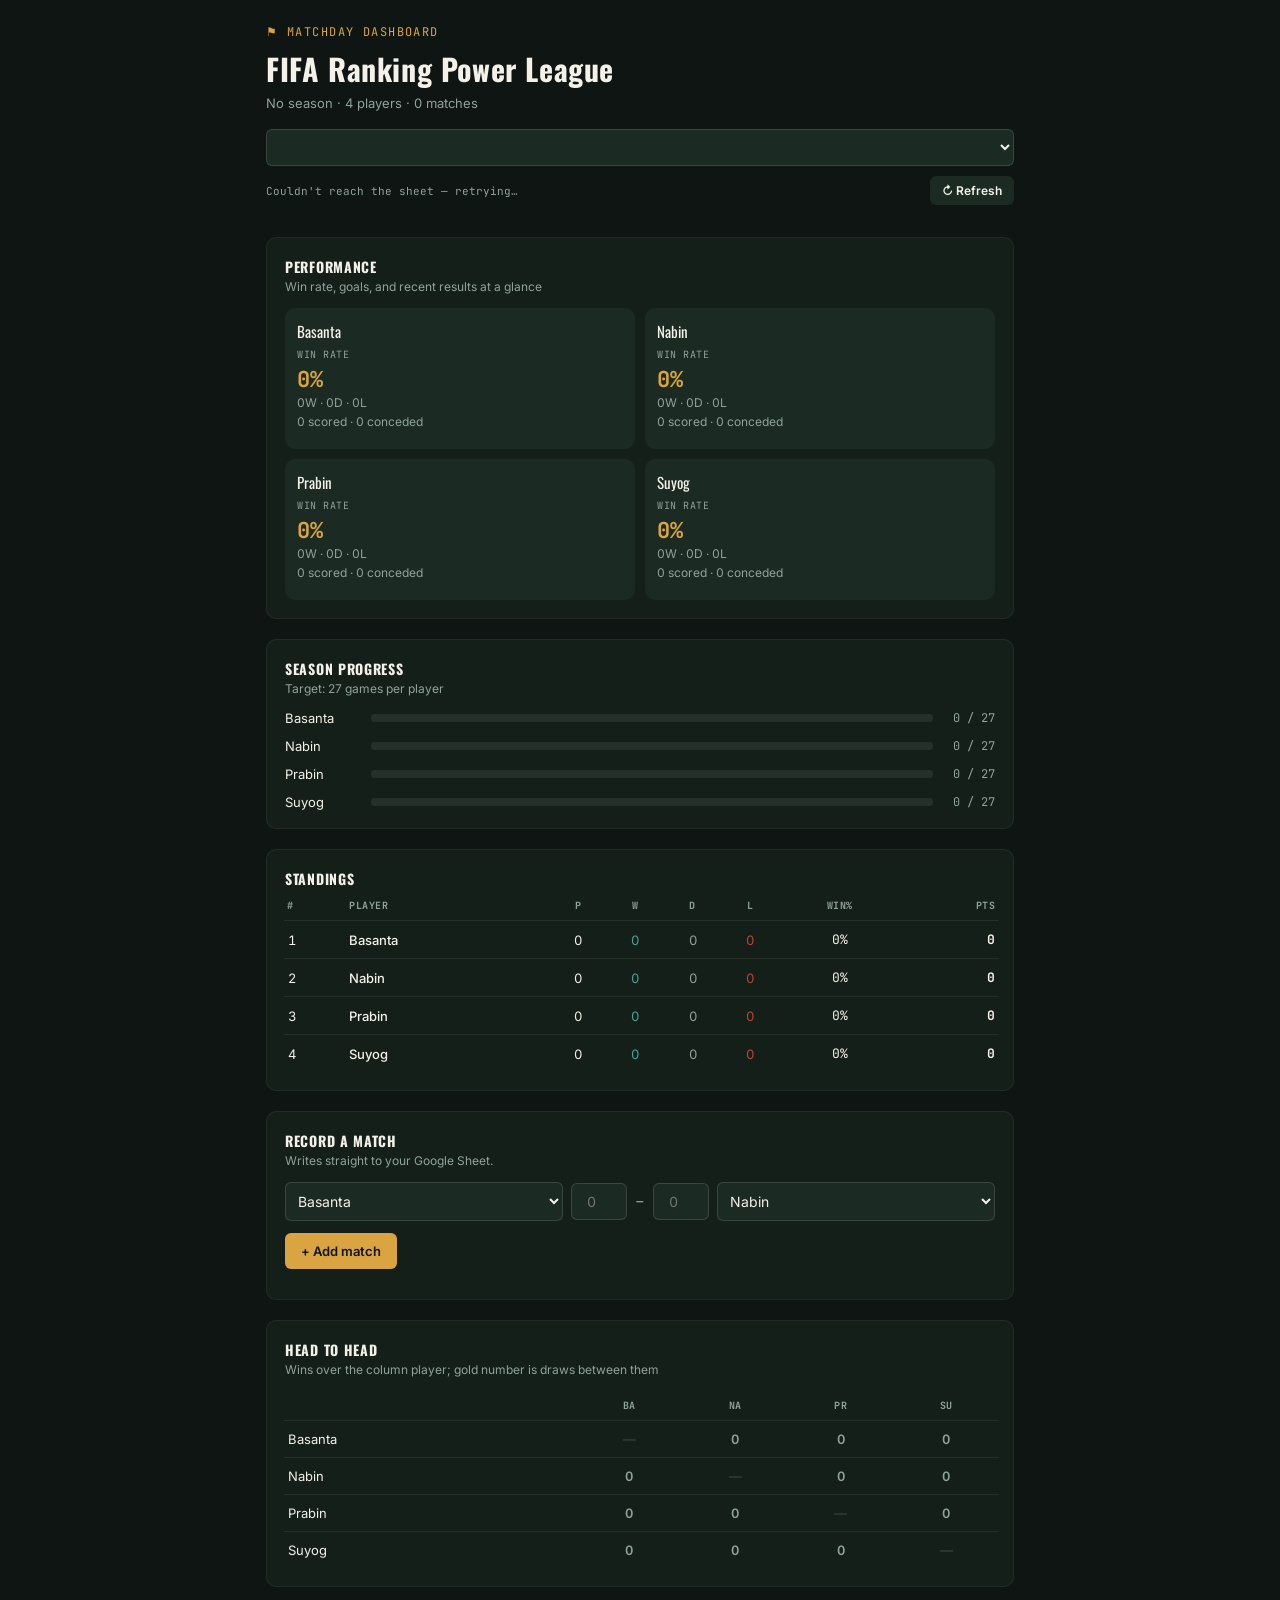
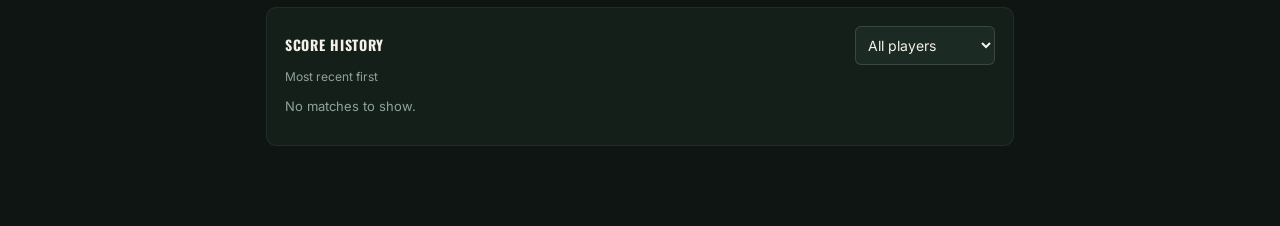
==== commit d37f414f: "Update index.html" ====
--- a/index.html
+++ b/index.html
@@ -251,7 +251,7 @@
       </div>
     </div>
 
-    <div class="section">
+    <div class="section" style="display: none;">
       <h2>Players</h2>
       <p class="section-sub" id="managePlayersSub">Rename, add, or remove players from the active roster.</p>
       <div id="playersManageWarning" class="inline-note" style="display:none;"></div>
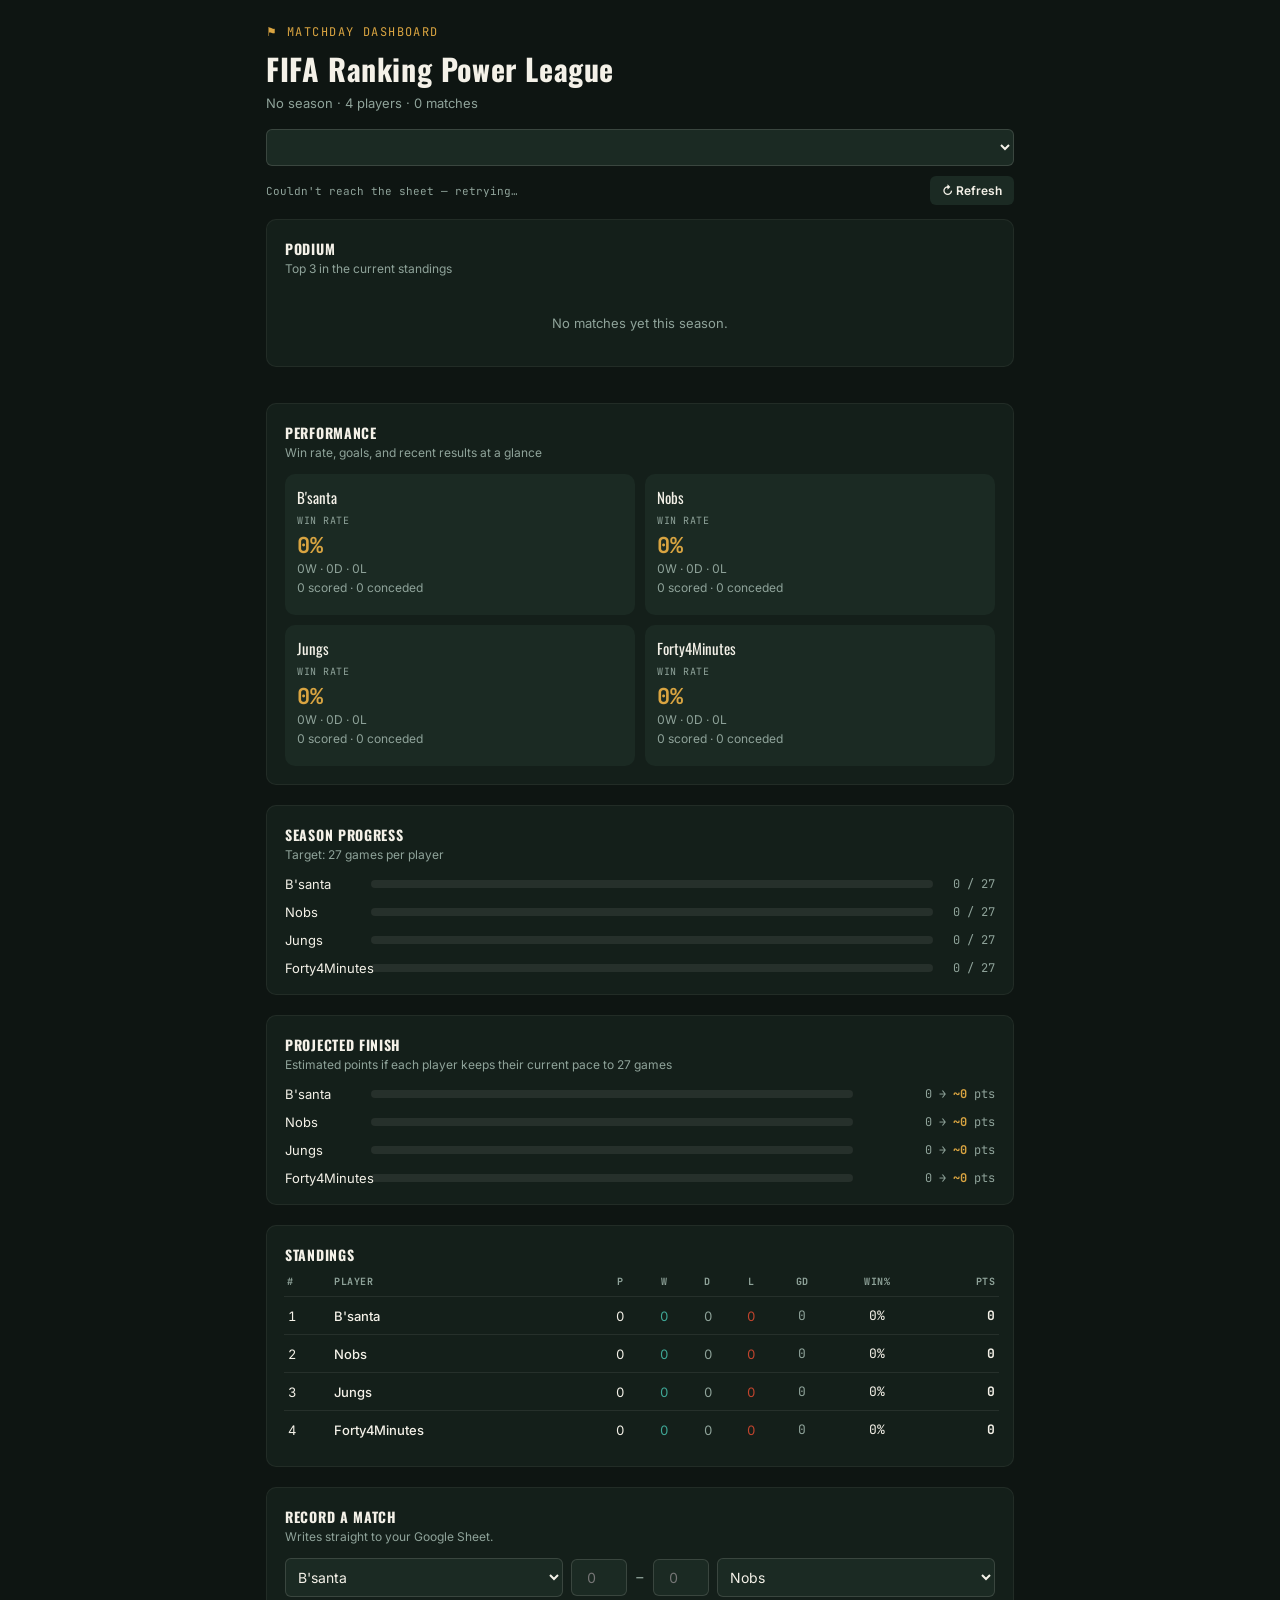
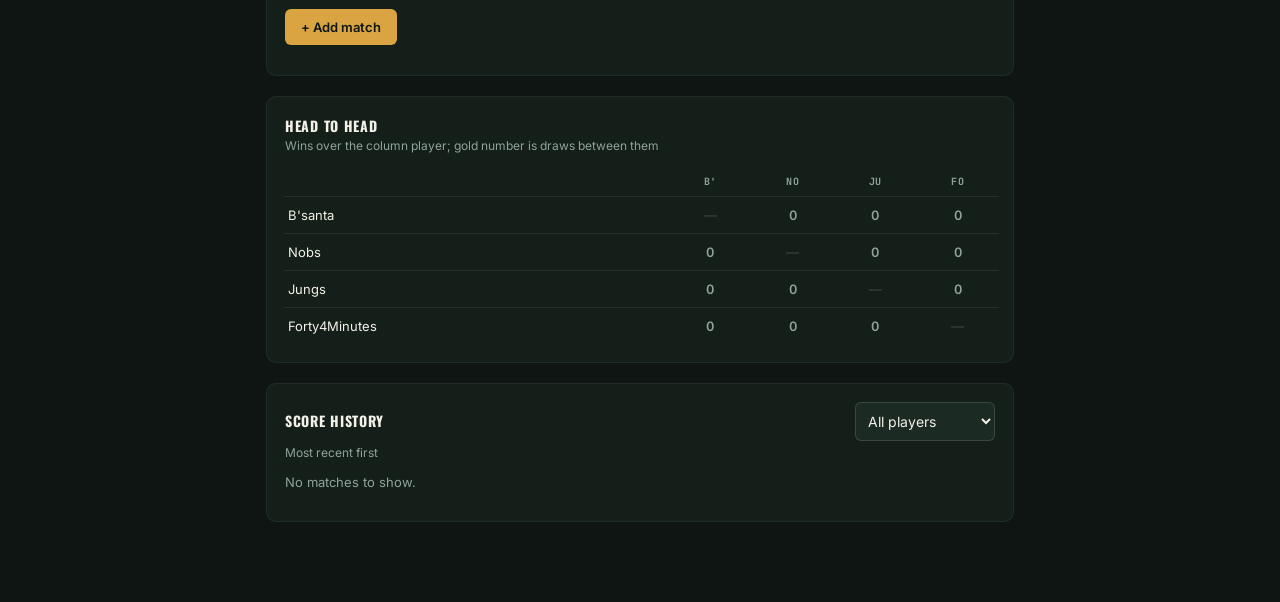
==== commit 85b17cd8: "organized" ====
--- a/index.html
+++ b/index.html
@@ -6,168 +6,7 @@
 <title>FIFA Ranking Power League</title>
 <link rel="preconnect" href="https://fonts.googleapis.com">
 <link href="https://fonts.googleapis.com/css2?family=Oswald:wght@500;600;700&family=JetBrains+Mono:wght@500;600;700&family=Inter:wght@400;500;600&display=swap" rel="stylesheet">
-<style>
-  :root {
-    --pitch: #0E1512;
-    --surface: #141F1A;
-    --surface2: #1B2A23;
-    --chalk: #F4F1E8;
-    --chalk-dim: #8FA39A;
-    --gold: #D9A441;
-    --teal: #3FA796;
-    --red: #C1442D;
-    --font-display: 'Oswald', 'Arial Narrow', sans-serif;
-    --font-body: 'Inter', system-ui, sans-serif;
-    --font-mono: 'JetBrains Mono', ui-monospace, monospace;
-  }
-  * { box-sizing: border-box; }
-  body { margin: 0; background: var(--pitch); color: var(--chalk); font-family: var(--font-body); }
-  .wrap { max-width: 780px; margin: 0 auto; padding: 24px 16px 60px; }
-  .eyebrow {
-    display: flex; align-items: center; gap: 8px;
-    color: var(--gold); font-family: var(--font-mono);
-    font-size: 12px; letter-spacing: 0.12em; text-transform: uppercase;
-    margin-bottom: 6px;
-  }
-  h1 { font-family: var(--font-display); letter-spacing: 0.02em; font-size: 30px; margin: 0 0 4px; }
-  .sub { color: var(--chalk-dim); font-size: 13px; margin: 0; }
-  .config-warning {
-    background: rgba(193,68,45,0.12); border: 1px solid rgba(193,68,45,0.4);
-    color: var(--chalk); padding: 12px 14px; border-radius: 8px;
-    font-size: 13px; margin: 16px 0; line-height: 1.5;
-  }
-  .config-warning code { font-family: var(--font-mono); color: var(--gold); }
-  .inline-note {
-    font-size: 12px; color: var(--chalk-dim); background: rgba(244,241,232,0.05);
-    border: 1px solid rgba(244,241,232,0.1); border-radius: 6px; padding: 8px 10px; margin-bottom: 12px;
-  }
-  .inline-note code { font-family: var(--font-mono); color: var(--gold); }
-
-  .season-bar { display: flex; align-items: center; gap: 10px; margin: 18px 0 10px; flex-wrap: wrap; }
-  .season-select {
-    background: var(--surface2); color: var(--chalk); border: 1px solid rgba(244,241,232,0.14);
-    border-radius: 6px; padding: 8px 10px; font-size: 13px; font-family: var(--font-mono);
-  }
-  .season-badge {
-    font-family: var(--font-mono); font-size: 10px; text-transform: uppercase;
-    letter-spacing: 0.06em; padding: 3px 8px; border-radius: 999px;
-  }
-  .season-badge.active { background: rgba(63,167,150,0.15); color: var(--teal); }
-  .season-badge.completed { background: rgba(244,241,232,0.08); color: var(--chalk-dim); }
-  .archived-note {
-    background: rgba(217,164,65,0.1); border: 1px solid rgba(217,164,65,0.35);
-    color: var(--chalk); padding: 10px 14px; border-radius: 8px; font-size: 13px; margin-bottom: 18px;
-  }
-  .season-complete-banner {
-    background: rgba(217,164,65,0.14); border: 1px solid rgba(217,164,65,0.5);
-    padding: 14px; border-radius: 10px; margin: 16px 0; display: flex;
-    align-items: center; justify-content: space-between; gap: 12px; flex-wrap: wrap;
-  }
-  .season-complete-banner .msg { font-size: 13px; line-height: 1.4; }
-  .season-complete-banner .msg strong { color: var(--gold); }
-
-  .refresh-row { display: flex; align-items: center; justify-content: space-between; margin-bottom: 14px; }
-  .refresh-row .last-sync { font-size: 11px; color: var(--chalk-dim); font-family: var(--font-mono); }
-  .btn-refresh { background: var(--surface2); color: var(--chalk); font-size: 12px; padding: 7px 12px; }
-
-  .stat-grid { display: grid; grid-template-columns: 1fr 1fr; gap: 10px; margin: 16px 0; }
-  .card { background: var(--surface); border: 1px solid rgba(244,241,232,0.06); border-radius: 10px; padding: 14px; }
-  .card-label {
-    display: flex; align-items: center; gap: 6px; margin-bottom: 6px;
-    font-family: var(--font-mono); font-size: 10px; letter-spacing: 0.08em;
-    text-transform: uppercase; color: var(--chalk-dim);
-  }
-  .card-value { font-family: var(--font-display); font-size: 18px; }
-  .card-sub { font-size: 12px; color: var(--chalk-dim); font-variant-numeric: tabular-nums; }
-
-  .section { background: var(--surface); border: 1px solid rgba(244,241,232,0.06); border-radius: 10px; padding: 18px; margin-bottom: 20px; }
-  .section h2 { font-family: var(--font-display); text-transform: uppercase; letter-spacing: 0.05em; font-size: 14px; margin: 0 0 2px; }
-  .section .section-sub { font-size: 12px; color: var(--chalk-dim); margin: 0 0 14px; }
-  .section-head-row { display: flex; align-items: baseline; justify-content: space-between; gap: 10px; flex-wrap: wrap; margin-bottom: 4px; }
-
-  table { width: 100%; border-collapse: collapse; font-size: 13px; }
-  th { text-align: center; font-family: var(--font-mono); font-size: 10px; text-transform: uppercase; letter-spacing: 0.05em; color: var(--chalk-dim); padding: 8px 4px; }
-  th.left, td.left { text-align: left; }
-  th.right, td.right { text-align: right; }
-  td { padding: 10px 4px; text-align: center; font-variant-numeric: tabular-nums; border-top: 1px solid rgba(244,241,232,0.08); }
-  tr.leader td:first-child { border-left: 3px solid var(--gold); }
-  tr td:first-child { border-left: 3px solid transparent; }
-  .name-cell { font-weight: 500; }
-  .pts-cell { font-family: var(--font-mono); font-weight: 700; }
-  .w { color: var(--teal); } .l { color: var(--red); } .d { color: var(--chalk-dim); }
-  .winrate-cell { font-family: var(--font-mono); }
-
-  .table-scroll { overflow-x: auto; margin: 0 -4px; }
-  table.min480 { min-width: 480px; }
-  table.min420 { min-width: 420px; }
-
-  .progress-row { display: flex; align-items: center; gap: 10px; margin-bottom: 12px; }
-  .progress-row:last-child { margin-bottom: 0; }
-  .progress-name { width: 76px; font-size: 13px; flex-shrink: 0; }
-  .progress-track { flex: 1; height: 8px; border-radius: 4px; background: rgba(244,241,232,0.08); overflow: hidden; }
-  .progress-fill { height: 100%; background: var(--teal); border-radius: 4px; transition: width 0.3s ease; }
-  .progress-fill.done { background: var(--gold); }
-  .progress-count { width: 52px; text-align: right; font-family: var(--font-mono); font-size: 12px; color: var(--chalk-dim); flex-shrink: 0; }
-
-  .form-row { display: flex; align-items: center; gap: 8px; margin-bottom: 12px; flex-wrap: wrap; }
-  select, input[type=number], input[type=text] {
-    background: var(--surface2); color: var(--chalk); border: 1px solid rgba(244,241,232,0.14);
-    border-radius: 6px; padding: 9px 8px; font-size: 14px; font-family: var(--font-body);
-  }
-  select { flex: 1; min-width: 100px; }
-  input[type=number] { width: 56px; text-align: center; font-variant-numeric: tabular-nums; }
-  .score-dash { color: var(--chalk-dim); font-family: var(--font-mono); }
-  select:focus, input:focus { outline: 2px solid var(--gold); outline-offset: 1px; }
-
-  button { font-family: var(--font-body); font-size: 13px; font-weight: 600; border: none; border-radius: 6px; padding: 10px 16px; cursor: pointer; }
-  button:focus-visible { outline: 2px solid var(--gold); outline-offset: 2px; }
-  .btn-primary { background: var(--gold); color: var(--pitch); }
-  .btn-primary:disabled { opacity: 0.5; cursor: not-allowed; }
-  .btn-ghost { background: transparent; color: var(--chalk-dim); text-decoration: underline; padding: 6px 0; font-weight: 500; }
-  .btn-icon {
-    background: var(--surface2); color: var(--chalk-dim); padding: 6px 9px; font-size: 12px;
-  }
-  .btn-icon:hover { color: var(--chalk); }
-  .btn-icon.danger:hover { color: var(--red); }
-
-  .error-text { color: var(--red); font-size: 12px; margin: 0 0 10px; }
-  .saving-text { color: var(--chalk-dim); font-size: 12px; }
-
-  .log-item { display: flex; justify-content: space-between; align-items: center; background: var(--surface2); border-radius: 8px; padding: 10px 12px; margin-bottom: 8px; }
-  .log-item:last-child { margin-bottom: 0; }
-  .log-match { display: flex; align-items: baseline; gap: 8px; font-size: 13px; flex-wrap: wrap; }
-  .log-score { font-family: var(--font-mono); color: var(--chalk-dim); }
-  .log-date { font-size: 11px; color: var(--chalk-dim); font-family: var(--font-mono); margin-top: 2px; }
-  .log-filter { min-width: 140px; flex: 0 0 auto; }
-
-  .dot { width: 8px; height: 8px; border-radius: 50%; display: inline-block; }
-  .form-dots { display: flex; gap: 4px; justify-content: center; }
-
-  .empty-text { color: var(--chalk-dim); font-size: 13px; }
-  .h2h-name { color: var(--chalk); }
-  .h2h-win { color: var(--teal); }
-  .h2h-dim { color: var(--chalk-dim); }
-  .h2h-diag { color: rgba(244,241,232,0.2); }
-  .h2h-cell-wins { font-weight: 600; }
-  .h2h-cell-draws { font-size: 10px; color: var(--gold); font-family: var(--font-mono); margin-top: 1px; }
-
-  .player-row { display: flex; align-items: center; justify-content: space-between; gap: 8px; padding: 9px 0; border-top: 1px solid rgba(244,241,232,0.08); }
-  .player-row:first-child { border-top: none; }
-  .player-row-name { font-size: 13px; font-weight: 500; }
-  .player-row-actions { display: flex; gap: 6px; }
-
-  .perf-grid { display: grid; grid-template-columns: 1fr 1fr; gap: 10px; }
-  .perf-card { background: var(--surface2); border-radius: 10px; padding: 12px; }
-  .perf-name { font-family: var(--font-display); font-size: 15px; margin-bottom: 6px; }
-  .perf-winrate { font-family: var(--font-mono); font-size: 22px; font-weight: 700; color: var(--gold); line-height: 1; }
-  .perf-winrate-label { font-size: 10px; color: var(--chalk-dim); text-transform: uppercase; letter-spacing: 0.05em; font-family: var(--font-mono); margin-bottom: 8px; }
-  .perf-line { font-size: 12px; color: var(--chalk-dim); margin-top: 4px; font-variant-numeric: tabular-nums; }
-  .perf-form { display: flex; gap: 4px; margin-top: 8px; }
-  .perf-chip {
-    width: 20px; height: 20px; border-radius: 4px; font-size: 10px; font-family: var(--font-mono);
-    display: flex; align-items: center; justify-content: center; font-weight: 700; color: var(--pitch);
-  }
-</style>
+<link rel="stylesheet" href="css/styles.css">
 </head>
 <body>
   <div class="wrap">
@@ -196,7 +35,14 @@
       <button class="btn-refresh" id="refreshBtn">&#8635; Refresh</button>
     </div>
 
+    <div class="section" id="podiumSection">
+      <h2>Podium</h2>
+      <p class="section-sub">Top 3 in the current standings</p>
+      <div class="podium-row" id="podiumRow"></div>
+    </div>
+    
     <div class="stat-grid" id="statGrid"></div>
+
 
     <div class="section">
       <h2>Performance</h2>
@@ -211,13 +57,19 @@
     </div>
 
     <div class="section">
+      <h2>Projected finish</h2>
+      <p class="section-sub">Estimated points if each player keeps their current pace to <span id="projTargetLabel">27</span> games</p>
+      <div id="projectionList"></div>
+    </div>
+
+    <div class="section">
       <h2>Standings</h2>
       <div class="table-scroll">
         <table class="min480" id="standingsTable">
           <thead>
             <tr>
               <th class="left">#</th><th class="left">Player</th>
-              <th>P</th><th>W</th><th>D</th><th>L</th><th>Win%</th>
+              <th>P</th><th>W</th><th>D</th><th>L</th><th>GD</th><th>Win%</th>
               <th class="right">Pts</th>
             </tr>
           </thead>
@@ -273,499 +125,6 @@
     </div>
   </div>
 
-<script>
-/* ============================================================
-   1. PASTE YOUR GOOGLE APPS SCRIPT WEB APP URL HERE
-   ============================================================ */
-const API_URL = "https://script.google.com/macros/s/AKfycbxVm6zHXVqrmLHoSL_Z3bB-oCv1k21BlU754C9iOFA4U717C6sgG7m7O2w5tFg2QOI/exec";
-
-const SEASON_TARGET = 27;
-const REFRESH_MS = 15000;
-const DEFAULT_PLAYERS = ["Basanta", "Nabin", "Prabin", "Suyog"];
-
-let allMatches = [];
-let seasons = [];
-let playersRoster = [];         // [{name, active}] — only populated if Players tab exists
-let playersTabAvailable = false;
-let selectedSeason = null;
-let activeSeasonName = null;
-let allPlayersEver = [...DEFAULT_PLAYERS];
-let logFilterPlayer = "all";
-
-document.getElementById("targetLabel").textContent = SEASON_TARGET;
-
-function apiConfigured() {
-  return API_URL && API_URL.indexOf("PASTE_YOUR") === -1;
-}
-
-function showConfigWarning(msg) {
-  const el = document.getElementById("configWarning");
-  el.innerHTML = msg;
-  el.style.display = "block";
-}
-
-async function fetchData() {
-  if (!apiConfigured()) {
-    showConfigWarning(`This dashboard isn't connected to your Google Sheet yet. Open <code>index.html</code>,
-      find <code>const API_URL = "..."</code> near the top of the script, and paste in your
-      Apps Script Web App URL. See <code>SETUP.md</code> for the full walkthrough.`);
-    render();
-    return;
-  }
-  try {
-    const res = await fetch(API_URL, { method: "GET" });
-    const data = await res.json();
-    if (data.ok) {
-      allMatches = data.matches || [];
-      seasons = data.seasons || [];
-      playersRoster = data.players || [];
-      playersTabAvailable = !!data.playersTabAvailable;
-
-      if (seasons.length === 0) {
-        showConfigWarning(`No seasons found in your <code>Seasons</code> tab. Add a header row
-          (<code>Name | Status | StartedAt | EndedAt</code>) and one data row like
-          <code>Season 1 | active | (today) | </code>. See <code>SETUP.md</code>.`);
-      } else {
-        document.getElementById("configWarning").style.display = "none";
-      }
-
-      const active = seasons.find(s => s.status === "active");
-      activeSeasonName = active ? active.name : (seasons[0] ? seasons[0].name : "Season 1");
-      if (!selectedSeason || !seasons.find(s => s.name === selectedSeason)) {
-        selectedSeason = activeSeasonName;
-      }
-
-      const namesInData = new Set(DEFAULT_PLAYERS);
-      allMatches.forEach(m => { namesInData.add(m.playerA); namesInData.add(m.playerB); });
-      playersRoster.forEach(p => namesInData.add(p.name));
-      allPlayersEver = Array.from(namesInData);
-
-      document.getElementById("lastSync").textContent = "Synced " + new Date().toLocaleTimeString();
-    }
-  } catch (e) {
-    document.getElementById("lastSync").textContent = "Couldn't reach the sheet — retrying…";
-  }
-  render();
-}
-
-async function postAction(payload) {
-  const res = await fetch(API_URL, {
-    method: "POST",
-    headers: { "Content-Type": "text/plain;charset=utf-8" }, // avoids CORS preflight on Apps Script
-    body: JSON.stringify(payload),
-  });
-  return res.json();
-}
-
-async function addMatch(playerA, playerB, scoreA, scoreB) {
-  const savingText = document.getElementById("savingText");
-  savingText.textContent = "Saving…";
-  try {
-    await postAction({ action: "addMatch", season: activeSeasonName, playerA, playerB, scoreA, scoreB });
-    savingText.textContent = "Saved";
-    setTimeout(() => { savingText.textContent = ""; }, 1500);
-    await fetchData();
-  } catch (e) {
-    savingText.textContent = "";
-    showError("Couldn't save to the sheet. Check your connection and try again.");
-  }
-}
-
-async function startNewSeason() {
-  const btn = document.getElementById("startNewSeasonBtn");
-  btn.disabled = true;
-  btn.textContent = "Starting…";
-  try {
-    const data = await postAction({ action: "newSeason" });
-    if (data.ok) selectedSeason = data.season;
-    await fetchData();
-  } catch (e) {
-    btn.disabled = false;
-    btn.textContent = "Start new season";
-  }
-}
-
-async function addPlayerApi(name) {
-  showPlayerError("");
-  try {
-    const data = await postAction({ action: "addPlayer", name });
-    if (!data.ok) { showPlayerError(data.error || "Couldn't add player."); return; }
-    await fetchData();
-  } catch (e) {
-    showPlayerError("Couldn't reach the sheet.");
-  }
-}
-
-async function removePlayerApi(name) {
-  showPlayerError("");
-  try {
-    const data = await postAction({ action: "removePlayer", name });
-    if (!data.ok) { showPlayerError(data.error || "Couldn't remove player."); return; }
-    await fetchData();
-  } catch (e) {
-    showPlayerError("Couldn't reach the sheet.");
-  }
-}
-
-async function renamePlayerApi(oldName, newName) {
-  showPlayerError("");
-  try {
-    const data = await postAction({ action: "renamePlayer", oldName, newName });
-    if (!data.ok) { showPlayerError(data.error || "Couldn't rename player."); return; }
-    await fetchData();
-  } catch (e) {
-    showPlayerError("Couldn't reach the sheet.");
-  }
-}
-
-function showError(msg) {
-  const el = document.getElementById("formError");
-  el.textContent = msg;
-  el.style.display = msg ? "block" : "none";
-}
-function showPlayerError(msg) {
-  const el = document.getElementById("playerError");
-  el.textContent = msg;
-  el.style.display = msg ? "block" : "none";
-}
-
-function matchesForSeason(seasonName) {
-  return allMatches.filter(m => m.season === seasonName);
-}
-
-function playersForSeason(matches) {
-  const set = new Set();
-  matches.forEach(m => { set.add(m.playerA); set.add(m.playerB); });
-  if (set.size === 0) DEFAULT_PLAYERS.forEach(p => set.add(p));
-  return Array.from(set);
-}
-
-function getActiveRosterNames() {
-  if (playersTabAvailable && playersRoster.length > 0) {
-    return playersRoster.filter(p => p.active).map(p => p.name);
-  }
-  return allPlayersEver;
-}
-
-function computeStandings(matches, playerList) {
-  const table = {};
-  playerList.forEach(p => { table[p] = { name: p, played: 0, wins: 0, losses: 0, draws: 0, gf: 0, ga: 0, points: 0, form: [] }; });
-  matches.forEach(m => {
-    if (!table[m.playerA] || !table[m.playerB]) return;
-    const A = table[m.playerA], B = table[m.playerB];
-    A.played++; B.played++;
-    A.gf += m.scoreA; A.ga += m.scoreB;
-    B.gf += m.scoreB; B.ga += m.scoreA;
-    if (m.scoreA > m.scoreB) { A.wins++; A.points += 3; A.form.push("W"); B.losses++; B.form.push("L"); }
-    else if (m.scoreB > m.scoreA) { B.wins++; B.points += 3; B.form.push("W"); A.losses++; A.form.push("L"); }
-    else { A.draws++; A.points += 1; A.form.push("D"); B.draws++; B.points += 1; B.form.push("D"); }
-  });
-  return Object.values(table).sort((x, y) => {
-    if (y.points !== x.points) return y.points - x.points;
-    const gdX = x.gf - x.ga, gdY = y.gf - y.ga;
-    if (gdY !== gdX) return gdY - gdX;
-    return y.gf - x.gf;
-  });
-}
-
-function computeH2H(matches, playerList) {
-  const wins = {}, draws = {};
-  playerList.forEach(p => {
-    wins[p] = {}; draws[p] = {};
-    playerList.forEach(q => { wins[p][q] = 0; draws[p][q] = 0; });
-  });
-  matches.forEach(m => {
-    if (!wins[m.playerA] || !wins[m.playerB]) return;
-    if (m.scoreA > m.scoreB) wins[m.playerA][m.playerB]++;
-    else if (m.scoreB > m.scoreA) wins[m.playerB][m.playerA]++;
-    else { draws[m.playerA][m.playerB]++; draws[m.playerB][m.playerA]++; }
-  });
-  return { wins, draws };
-}
-
-function fmtDate(iso) {
-  const d = new Date(iso);
-  if (isNaN(d.getTime())) return iso;
-  return d.toLocaleDateString(undefined, { month: "short", day: "numeric", year: "numeric" }) +
-    " · " + d.toLocaleTimeString(undefined, { hour: "numeric", minute: "2-digit" });
-}
-
-function render() {
-  const isActiveSeason = selectedSeason === activeSeasonName;
-  const seasonMatches = selectedSeason ? matchesForSeason(selectedSeason) : [];
-  const seasonPlayers = playersForSeason(seasonMatches);
-  const standings = computeStandings(seasonMatches, seasonPlayers);
-  const h2h = computeH2H(seasonMatches, seasonPlayers);
-
-  document.getElementById("subhead").textContent =
-    (selectedSeason || "No season") + " · " + seasonPlayers.length + " players · " + seasonMatches.length + " matches";
-
-  // Season selector
-  const seasonSelect = document.getElementById("seasonSelect");
-  const sortedSeasons = [...seasons].sort((a, b) => {
-    if (a.status === "active") return -1;
-    if (b.status === "active") return 1;
-    return new Date(b.startedAt) - new Date(a.startedAt);
-  });
-  seasonSelect.innerHTML = sortedSeasons.map(s =>
-    `<option value="${s.name}" ${s.name === selectedSeason ? "selected" : ""}>${s.name}${s.status === "active" ? " (active)" : ""}</option>`
-  ).join("");
-
-  const currentSeasonObj = seasons.find(s => s.name === selectedSeason);
-  const badge = document.getElementById("seasonBadge");
-  if (currentSeasonObj) {
-    badge.textContent = currentSeasonObj.status;
-    badge.className = "season-badge " + currentSeasonObj.status;
-    badge.style.display = "inline-block";
-  } else {
-    badge.style.display = "none";
-  }
-
-  document.getElementById("archivedNote").style.display = isActiveSeason ? "none" : "block";
-  document.getElementById("recordSection").style.display = isActiveSeason ? "block" : "none";
-
-  const allReachedTarget = seasonPlayers.length > 0 && standings.every(s => s.played >= SEASON_TARGET);
-  document.getElementById("seasonCompleteBanner").style.display = (isActiveSeason && allReachedTarget) ? "flex" : "none";
-
-  // Stat cards
-  const statGrid = document.getElementById("statGrid");
-  if (seasonMatches.length === 0) {
-    statGrid.innerHTML = "";
-  } else {
-    const leader = standings[0];
-    const topScorer = [...standings].sort((a, b) => b.gf - a.gf)[0];
-    const bestWinRate = [...standings].filter(s => s.played > 0)
-      .sort((a, b) => (b.wins / b.played) - (a.wins / a.played))[0];
-    statGrid.innerHTML = `
-      <div class="card"><div class="card-label">&#127942; Top of table</div>
-        <div class="card-value">${leader.name}</div><div class="card-sub">${leader.points} pts</div></div>
-      <div class="card"><div class="card-label">&#128293; Best win rate</div>
-        <div class="card-value">${bestWinRate ? bestWinRate.name : "—"}</div>
-        <div class="card-sub">${bestWinRate ? Math.round((bestWinRate.wins / bestWinRate.played) * 100) : 0}%</div></div>
-      <div class="card"><div class="card-label">&#9917; Top scorer</div>
-        <div class="card-value">${topScorer.name}</div><div class="card-sub">${topScorer.gf} goals</div></div>
-      <div class="card"><div class="card-label">&#128197; Matches</div>
-        <div class="card-value">${seasonMatches.length}</div><div class="card-sub">this season</div></div>
-    `;
-  }
-
-  // Performance widget
-  const perfGrid = document.getElementById("perfGrid");
-  if (standings.length === 0) {
-    perfGrid.innerHTML = `<p class="empty-text">No matches yet this season.</p>`;
-  } else {
-    perfGrid.innerHTML = standings.map(s => {
-      const winPct = s.played > 0 ? Math.round((s.wins / s.played) * 100) : 0;
-      const chips = s.form.slice(-5).map(f =>
-        `<span class="perf-chip" style="background:${f === "W" ? "var(--teal)" : f === "L" ? "var(--red)" : "var(--gold)"}">${f}</span>`
-      ).join("");
-      return `
-        <div class="perf-card">
-          <div class="perf-name">${s.name}</div>
-          <div class="perf-winrate-label">Win rate</div>
-          <div class="perf-winrate">${winPct}%</div>
-          <div class="perf-line">${s.wins}W · ${s.draws}D · ${s.losses}L</div>
-          <div class="perf-line">${s.gf} scored · ${s.ga} conceded</div>
-          <div class="perf-form">${chips || ""}</div>
-        </div>`;
-    }).join("");
-  }
-
-  // Season progress
-  const progressList = document.getElementById("progressList");
-  progressList.innerHTML = standings.map(s => {
-    const pct = Math.min(100, (s.played / SEASON_TARGET) * 100);
-    const done = s.played >= SEASON_TARGET;
-    return `
-      <div class="progress-row">
-        <div class="progress-name">${s.name}</div>
-        <div class="progress-track"><div class="progress-fill${done ? " done" : ""}" style="width:${pct}%"></div></div>
-        <div class="progress-count">${s.played} / ${SEASON_TARGET}</div>
-      </div>`;
-  }).join("") || `<p class="empty-text">No matches yet this season.</p>`;
-
-  // Standings table
-  const tbody = document.getElementById("standingsBody");
-  tbody.innerHTML = standings.map((s, i) => {
-    const winPct = s.played > 0 ? Math.round((s.wins / s.played) * 100) : 0;
-    return `
-      <tr class="${i === 0 && s.played > 0 ? "leader" : ""}">
-        <td class="left">${i + 1}</td>
-        <td class="left name-cell">${s.name}</td>
-        <td>${s.played}</td>
-        <td class="w">${s.wins}</td>
-        <td class="d">${s.draws}</td>
-        <td class="l">${s.losses}</td>
-        <td class="winrate-cell">${winPct}%</td>
-        <td class="right pts-cell">${s.points}</td>
-      </tr>`;
-  }).join("");
-
-  // Player selects for recording a match — active roster only
-  const activeRoster = getActiveRosterNames();
-  ["selA", "selB"].forEach((id, idx) => {
-    const sel = document.getElementById(id);
-    const prevVal = sel.value;
-    sel.innerHTML = activeRoster.map(p => `<option value="${p}">${p}</option>`).join("");
-    if (activeRoster.includes(prevVal)) sel.value = prevVal;
-    else sel.selectedIndex = Math.min(idx, activeRoster.length - 1);
-  });
-
-  // Head to head (wins + draws)
-  const h2hTable = document.getElementById("h2hTable");
-  if (seasonPlayers.length === 0) {
-    h2hTable.innerHTML = "";
-  } else {
-    let h2hHtml = "<thead><tr><th></th>" +
-      seasonPlayers.map(p => `<th>${p.slice(0, 2).toUpperCase()}</th>`).join("") + "</tr></thead><tbody>";
-    seasonPlayers.forEach(row => {
-      h2hHtml += `<tr><td class="left h2h-name">${row}</td>`;
-      seasonPlayers.forEach(col => {
-        if (row === col) { h2hHtml += `<td class="h2h-diag">—</td>`; return; }
-        const w = h2h.wins[row][col];
-        const opW = h2h.wins[col][row];
-        const dCount = h2h.draws[row][col];
-        h2hHtml += `<td>
-          <div class="h2h-cell-wins ${w > opW ? 'h2h-win' : 'h2h-dim'}">${w}</div>
-          ${dCount > 0 ? `<div class="h2h-cell-draws">${dCount}D</div>` : ''}
-        </td>`;
-      });
-      h2hHtml += "</tr>";
-    });
-    h2hHtml += "</tbody>";
-    h2hTable.innerHTML = h2hHtml;
-  }
-
-  // Manage players
-  const managePlayersSub = document.getElementById("managePlayersSub");
-  const playersManageWarning = document.getElementById("playersManageWarning");
-  const addPlayerRow = document.getElementById("addPlayerRow");
-  const playersList = document.getElementById("playersList");
-
-  if (!playersTabAvailable || playersRoster.length === 0) {
-    playersManageWarning.style.display = "block";
-    playersManageWarning.innerHTML = `Add a <code>Players</code> tab to your Sheet to enable renaming, adding,
-      and removing players from here. Until then this list is read-only, built from match history. See <code>SETUP.md</code>.`;
-    addPlayerRow.style.display = "none";
-    playersList.innerHTML = allPlayersEver.map(name => `
-      <div class="player-row"><div class="player-row-name">${name}</div></div>
-    `).join("");
-  } else {
-    playersManageWarning.style.display = "none";
-    addPlayerRow.style.display = "flex";
-    const activePlayers = playersRoster.filter(p => p.active);
-    playersList.innerHTML = activePlayers.map(p => `
-      <div class="player-row">
-        <div class="player-row-name">${p.name}</div>
-        <div class="player-row-actions">
-          <button class="btn-icon" data-rename="${p.name}">Rename</button>
-          <button class="btn-icon danger" data-remove="${p.name}">Remove</button>
-        </div>
-      </div>
-    `).join("") || `<p class="empty-text">No active players yet — add one below.</p>`;
-
-    playersList.querySelectorAll("[data-rename]").forEach(btn => {
-      btn.addEventListener("click", () => {
-        const oldName = btn.getAttribute("data-rename");
-        const newName = prompt("Rename \"" + oldName + "\" to:", oldName);
-        if (!newName || !newName.trim() || newName.trim() === oldName) return;
-        renamePlayerApi(oldName, newName.trim());
-      });
-    });
-    playersList.querySelectorAll("[data-remove]").forEach(btn => {
-      btn.addEventListener("click", () => {
-        const name = btn.getAttribute("data-remove");
-        if (confirm("Remove \"" + name + "\" from the active roster? Past matches stay in the history.")) {
-          removePlayerApi(name);
-        }
-      });
-    });
-  }
-
-  // Score history filter + log
-  const logFilterSelect = document.getElementById("logFilterSelect");
-  const filterOptions = ["all", ...seasonPlayers];
-  if (!filterOptions.includes(logFilterPlayer)) logFilterPlayer = "all";
-  logFilterSelect.innerHTML = filterOptions.map(p =>
-    `<option value="${p}" ${p === logFilterPlayer ? "selected" : ""}>${p === "all" ? "All players" : p}</option>`
-  ).join("");
-
-  const logList = document.getElementById("logList");
-  const filteredMatches = logFilterPlayer === "all"
-    ? seasonMatches
-    : seasonMatches.filter(m => m.playerA === logFilterPlayer || m.playerB === logFilterPlayer);
-
-  if (filteredMatches.length === 0) {
-    logList.innerHTML = `<p class="empty-text">No matches to show.</p>`;
-  } else {
-    const sorted = [...filteredMatches].sort((a, b) => new Date(b.timestamp) - new Date(a.timestamp));
-    logList.innerHTML = sorted.map(m => `
-      <div class="log-item">
-        <div>
-          <div class="log-match">
-            <span style="font-weight:${m.scoreA > m.scoreB ? 700 : 400}">${m.playerA}</span>
-            <span class="log-score">${m.scoreA} – ${m.scoreB}</span>
-            <span style="font-weight:${m.scoreB > m.scoreA ? 700 : 400}">${m.playerB}</span>
-          </div>
-          <div class="log-date">${fmtDate(m.timestamp)}</div>
-        </div>
-      </div>
-    `).join("");
-  }
-}
-
-// Events
-document.getElementById("addMatchBtn").addEventListener("click", () => {
-  showError("");
-  const playerA = document.getElementById("selA").value;
-  const playerB = document.getElementById("selB").value;
-  const scoreA = document.getElementById("scoreA").value;
-  const scoreB = document.getElementById("scoreB").value;
-
-  if (!apiConfigured()) { showError("Connect your Google Sheet first — see the notice above."); return; }
-  if (!activeSeasonName) { showError("No active season found."); return; }
-  if (!playerA || !playerB || playerA === playerB) { showError("Pick two different players."); return; }
-  if (scoreA === "" || scoreB === "") { showError("Enter both scores."); return; }
-  const sa = parseInt(scoreA, 10), sb = parseInt(scoreB, 10);
-  if (isNaN(sa) || isNaN(sb) || sa < 0 || sb < 0) { showError("Scores must be valid numbers."); return; }
-
-  addMatch(playerA, playerB, sa, sb);
-  document.getElementById("scoreA").value = "";
-  document.getElementById("scoreB").value = "";
-});
-
-document.getElementById("seasonSelect").addEventListener("change", (e) => {
-  selectedSeason = e.target.value;
-  logFilterPlayer = "all";
-  render();
-});
-
-document.getElementById("logFilterSelect").addEventListener("change", (e) => {
-  logFilterPlayer = e.target.value;
-  render();
-});
-
-document.getElementById("startNewSeasonBtn").addEventListener("click", () => {
-  if (confirm("Archive \"" + activeSeasonName + "\" and start a new season? This can't be undone from the dashboard.")) {
-    startNewSeason();
-  }
-});
-
-document.getElementById("addPlayerBtn").addEventListener("click", () => {
-  const input = document.getElementById("newPlayerName");
-  const name = input.value.trim();
-  if (!name) { showPlayerError("Enter a name first."); return; }
-  if (!playersTabAvailable) { showPlayerError("Add a Players tab to your Sheet first — see the notice above."); return; }
-  addPlayerApi(name);
-  input.value = "";
-});
-
-document.getElementById("refreshBtn").addEventListener("click", fetchData);
-
-// Init
-render();
-fetchData();
-setInterval(fetchData, REFRESH_MS);
-</script>
+  <script type="module" src="js/app.js"></script>
 </body>
 </html>
--- a/css/styles.css
+++ b/css/styles.css
@@ -0,0 +1,216 @@
+:root {
+  --pitch: #0E1512;
+  --surface: #141F1A;
+  --surface2: #1B2A23;
+  --chalk: #F4F1E8;
+  --chalk-dim: #8FA39A;
+  --gold: #D9A441;
+  --teal: #3FA796;
+  --red: #C1442D;
+  --silver: #AAB8B3;
+  --bronze: #B9793D;
+  --font-display: 'Oswald', 'Arial Narrow', sans-serif;
+  --font-body: 'Inter', system-ui, sans-serif;
+  --font-mono: 'JetBrains Mono', ui-monospace, monospace;
+}
+* { box-sizing: border-box; }
+body { margin: 0; background: var(--pitch); color: var(--chalk); font-family: var(--font-body); }
+.wrap { max-width: 780px; margin: 0 auto; padding: 24px 16px 60px; }
+.eyebrow {
+  display: flex; align-items: center; gap: 8px;
+  color: var(--gold); font-family: var(--font-mono);
+  font-size: 12px; letter-spacing: 0.12em; text-transform: uppercase;
+  margin-bottom: 6px;
+}
+h1 { font-family: var(--font-display); letter-spacing: 0.02em; font-size: 30px; margin: 0 0 4px; }
+.sub { color: var(--chalk-dim); font-size: 13px; margin: 0; }
+.config-warning {
+  background: rgba(193,68,45,0.12); border: 1px solid rgba(193,68,45,0.4);
+  color: var(--chalk); padding: 12px 14px; border-radius: 8px;
+  font-size: 13px; margin: 16px 0; line-height: 1.5;
+}
+.config-warning code { font-family: var(--font-mono); color: var(--gold); }
+.inline-note {
+  font-size: 12px; color: var(--chalk-dim); background: rgba(244,241,232,0.05);
+  border: 1px solid rgba(244,241,232,0.1); border-radius: 6px; padding: 8px 10px; margin-bottom: 12px;
+}
+.inline-note code { font-family: var(--font-mono); color: var(--gold); }
+
+.season-bar { display: flex; align-items: center; gap: 10px; margin: 18px 0 10px; flex-wrap: wrap; }
+.season-select {
+  background: var(--surface2); color: var(--chalk); border: 1px solid rgba(244,241,232,0.14);
+  border-radius: 6px; padding: 8px 10px; font-size: 13px; font-family: var(--font-mono);
+}
+.season-badge {
+  font-family: var(--font-mono); font-size: 10px; text-transform: uppercase;
+  letter-spacing: 0.06em; padding: 3px 8px; border-radius: 999px;
+}
+.season-badge.active { background: rgba(63,167,150,0.15); color: var(--teal); }
+.season-badge.completed { background: rgba(244,241,232,0.08); color: var(--chalk-dim); }
+.archived-note {
+  background: rgba(217,164,65,0.1); border: 1px solid rgba(217,164,65,0.35);
+  color: var(--chalk); padding: 10px 14px; border-radius: 8px; font-size: 13px; margin-bottom: 18px;
+}
+.season-complete-banner {
+  background: rgba(217,164,65,0.14); border: 1px solid rgba(217,164,65,0.5);
+  padding: 14px; border-radius: 10px; margin: 16px 0; display: flex;
+  align-items: center; justify-content: space-between; gap: 12px; flex-wrap: wrap;
+}
+.season-complete-banner .msg { font-size: 13px; line-height: 1.4; }
+.season-complete-banner .msg strong { color: var(--gold); }
+
+.refresh-row { display: flex; align-items: center; justify-content: space-between; margin-bottom: 14px; }
+.refresh-row .last-sync { font-size: 11px; color: var(--chalk-dim); font-family: var(--font-mono); }
+.btn-refresh { background: var(--surface2); color: var(--chalk); font-size: 12px; padding: 7px 12px; }
+
+.stat-grid { display: grid; grid-template-columns: 1fr 1fr; gap: 10px; margin: 16px 0; }
+.card { background: var(--surface); border: 1px solid rgba(244,241,232,0.06); border-radius: 10px; padding: 14px; }
+.card-label {
+  display: flex; align-items: center; gap: 6px; margin-bottom: 6px;
+  font-family: var(--font-mono); font-size: 10px; letter-spacing: 0.08em;
+  text-transform: uppercase; color: var(--chalk-dim);
+}
+.card-value { font-family: var(--font-display); font-size: 18px; }
+.card-sub { font-size: 12px; color: var(--chalk-dim); font-variant-numeric: tabular-nums; }
+
+.section { background: var(--surface); border: 1px solid rgba(244,241,232,0.06); border-radius: 10px; padding: 18px; margin-bottom: 20px; }
+.section h2 { font-family: var(--font-display); text-transform: uppercase; letter-spacing: 0.05em; font-size: 14px; margin: 0 0 2px; }
+.section .section-sub { font-size: 12px; color: var(--chalk-dim); margin: 0 0 14px; }
+.section-head-row { display: flex; align-items: baseline; justify-content: space-between; gap: 10px; flex-wrap: wrap; margin-bottom: 4px; }
+
+table { width: 100%; border-collapse: collapse; font-size: 13px; }
+th { text-align: center; font-family: var(--font-mono); font-size: 10px; text-transform: uppercase; letter-spacing: 0.05em; color: var(--chalk-dim); padding: 8px 4px; }
+th.left, td.left { text-align: left; }
+th.right, td.right { text-align: right; }
+td { padding: 10px 4px; text-align: center; font-variant-numeric: tabular-nums; border-top: 1px solid rgba(244,241,232,0.08); }
+tr.leader td:first-child { border-left: 3px solid var(--gold); }
+tr td:first-child { border-left: 3px solid transparent; }
+.name-cell { font-weight: 500; }
+.pts-cell { font-family: var(--font-mono); font-weight: 700; }
+.w { color: var(--teal); } .l { color: var(--red); } .d { color: var(--chalk-dim); }
+.gd-pos { color: var(--teal); font-family: var(--font-mono); }
+.gd-neg { color: var(--red); font-family: var(--font-mono); }
+.gd-neutral { color: var(--chalk-dim); font-family: var(--font-mono); }
+.winrate-cell { font-family: var(--font-mono); }
+
+.table-scroll { overflow-x: auto; margin: 0 -4px; }
+table.min480 { min-width: 520px; }
+table.min420 { min-width: 420px; }
+
+.progress-row { display: flex; align-items: center; gap: 10px; margin-bottom: 12px; }
+.progress-row:last-child { margin-bottom: 0; }
+.progress-name { width: 76px; font-size: 13px; flex-shrink: 0; }
+.progress-track { flex: 1; height: 8px; border-radius: 4px; background: rgba(244,241,232,0.08); overflow: hidden; }
+.progress-fill { height: 100%; background: var(--teal); border-radius: 4px; transition: width 0.3s ease; }
+.progress-fill.done { background: var(--gold); }
+.progress-count { width: 52px; text-align: right; font-family: var(--font-mono); font-size: 12px; color: var(--chalk-dim); flex-shrink: 0; }
+
+.proj-row { display: flex; align-items: center; gap: 10px; margin-bottom: 12px; }
+.proj-row:last-child { margin-bottom: 0; }
+.proj-name { width: 76px; font-size: 13px; flex-shrink: 0; }
+.proj-track {
+  flex: 1; height: 8px; border-radius: 4px;
+  background: rgba(244,241,232,0.08); position: relative; overflow: hidden;
+}
+.proj-fill-projected { position: absolute; top: 0; bottom: 0; left: 0; background: rgba(217,164,65,0.4); border-radius: 4px; }
+.proj-fill-current { position: absolute; top: 0; bottom: 0; left: 0; background: var(--teal); border-radius: 4px; }
+.proj-value { width: 132px; text-align: right; font-family: var(--font-mono); font-size: 12px; color: var(--chalk-dim); flex-shrink: 0; }
+.proj-value strong { color: var(--gold); font-weight: 700; }
+
+.form-row { display: flex; align-items: center; gap: 8px; margin-bottom: 12px; flex-wrap: wrap; }
+select, input[type=number], input[type=text] {
+  background: var(--surface2); color: var(--chalk); border: 1px solid rgba(244,241,232,0.14);
+  border-radius: 6px; padding: 9px 8px; font-size: 14px; font-family: var(--font-body);
+}
+select { flex: 1; min-width: 100px; }
+input[type=number] { width: 56px; text-align: center; font-variant-numeric: tabular-nums; }
+.score-dash { color: var(--chalk-dim); font-family: var(--font-mono); }
+select:focus, input:focus { outline: 2px solid var(--gold); outline-offset: 1px; }
+
+button { font-family: var(--font-body); font-size: 13px; font-weight: 600; border: none; border-radius: 6px; padding: 10px 16px; cursor: pointer; }
+button:focus-visible { outline: 2px solid var(--gold); outline-offset: 2px; }
+.btn-primary { background: var(--gold); color: var(--pitch); }
+.btn-primary:disabled { opacity: 0.5; cursor: not-allowed; }
+.btn-ghost { background: transparent; color: var(--chalk-dim); text-decoration: underline; padding: 6px 0; font-weight: 500; }
+.btn-icon {
+  background: var(--surface2); color: var(--chalk-dim); padding: 6px 9px; font-size: 12px;
+}
+.btn-icon:hover { color: var(--chalk); }
+.btn-icon.danger:hover { color: var(--red); }
+
+.error-text { color: var(--red); font-size: 12px; margin: 0 0 10px; }
+.saving-text { color: var(--chalk-dim); font-size: 12px; }
+
+.log-item { display: flex; justify-content: space-between; align-items: center; background: var(--surface2); border-radius: 8px; padding: 10px 12px; margin-bottom: 8px; }
+.log-item:last-child { margin-bottom: 0; }
+.log-match { display: flex; align-items: baseline; gap: 8px; font-size: 13px; flex-wrap: wrap; }
+.log-score { font-family: var(--font-mono); color: var(--chalk-dim); }
+.log-date { font-size: 11px; color: var(--chalk-dim); font-family: var(--font-mono); margin-top: 2px; }
+.log-filter { min-width: 140px; flex: 0 0 auto; }
+
+.dot { width: 8px; height: 8px; border-radius: 50%; display: inline-block; }
+.form-dots { display: flex; gap: 4px; justify-content: center; }
+
+.empty-text { color: var(--chalk-dim); font-size: 13px; }
+.h2h-name { color: var(--chalk); }
+.h2h-win { color: var(--teal); }
+.h2h-dim { color: var(--chalk-dim); }
+.h2h-diag { color: rgba(244,241,232,0.2); }
+.h2h-cell-wins { font-weight: 600; }
+.h2h-cell-draws { font-size: 10px; color: var(--gold); font-family: var(--font-mono); margin-top: 1px; }
+
+.player-row { display: flex; align-items: center; justify-content: space-between; gap: 8px; padding: 9px 0; border-top: 1px solid rgba(244,241,232,0.08); }
+.player-row:first-child { border-top: none; }
+.player-row-name { font-size: 13px; font-weight: 500; }
+.player-row-actions { display: flex; gap: 6px; }
+
+.podium-row {
+  display: flex; align-items: flex-end; justify-content: center; gap: 22px;
+  padding: 12px 0 4px; flex-wrap: wrap;
+}
+.podium-item { display: flex; flex-direction: column; align-items: center; gap: 6px; width: 84px; }
+.podium-item[data-rank="1"] { order: 2; }
+.podium-item[data-rank="2"] { order: 1; }
+.podium-item[data-rank="3"] { order: 3; }
+.podium-avatar-wrap { position: relative; }
+.podium-crown {
+  position: absolute; top: -16px; left: 50%; transform: translateX(-50%);
+  font-size: 18px; line-height: 1;
+}
+.podium-avatar {
+  width: 56px; height: 56px; border-radius: 50%;
+  display: flex; align-items: center; justify-content: center;
+  font-family: var(--font-display); font-weight: 700; font-size: 18px;
+  color: var(--pitch); border: 3px solid transparent;
+  overflow: hidden;              /* ADD THIS */
+  background: var(--surface2);   /* ADD THIS (fallback bg for initials) */
+}
+
+.podium-avatar img {
+  width: 100%; height: 100%; object-fit: cover; display: block;
+}
+
+.podium-item[data-rank="1"] .podium-avatar {
+  width: 76px; height: 76px; font-size: 24px;
+  background: var(--gold); border-color: var(--gold);
+}
+.podium-item[data-rank="2"] .podium-avatar { background: var(--silver); border-color: var(--silver); }
+.podium-item[data-rank="3"] .podium-avatar { background: var(--bronze); border-color: var(--bronze); }
+.podium-rank-label {
+  font-family: var(--font-mono); font-size: 10px; text-transform: uppercase;
+  letter-spacing: 0.06em; color: var(--chalk-dim);
+}
+.podium-name { font-size: 13px; font-weight: 600; text-align: center; }
+.podium-points { font-family: var(--font-mono); font-size: 12px; color: var(--chalk-dim); }
+
+.perf-grid { display: grid; grid-template-columns: 1fr 1fr; gap: 10px; }
+.perf-card { background: var(--surface2); border-radius: 10px; padding: 12px; }
+.perf-name { font-family: var(--font-display); font-size: 15px; margin-bottom: 6px; }
+.perf-winrate { font-family: var(--font-mono); font-size: 22px; font-weight: 700; color: var(--gold); line-height: 1; }
+.perf-winrate-label { font-size: 10px; color: var(--chalk-dim); text-transform: uppercase; letter-spacing: 0.05em; font-family: var(--font-mono); margin-bottom: 8px; }
+.perf-line { font-size: 12px; color: var(--chalk-dim); margin-top: 4px; font-variant-numeric: tabular-nums; }
+.perf-form { display: flex; gap: 4px; margin-top: 8px; }
+.perf-chip {
+  width: 20px; height: 20px; border-radius: 4px; font-size: 10px; font-family: var(--font-mono);
+  display: flex; align-items: center; justify-content: center; font-weight: 700; color: var(--pitch);
+}
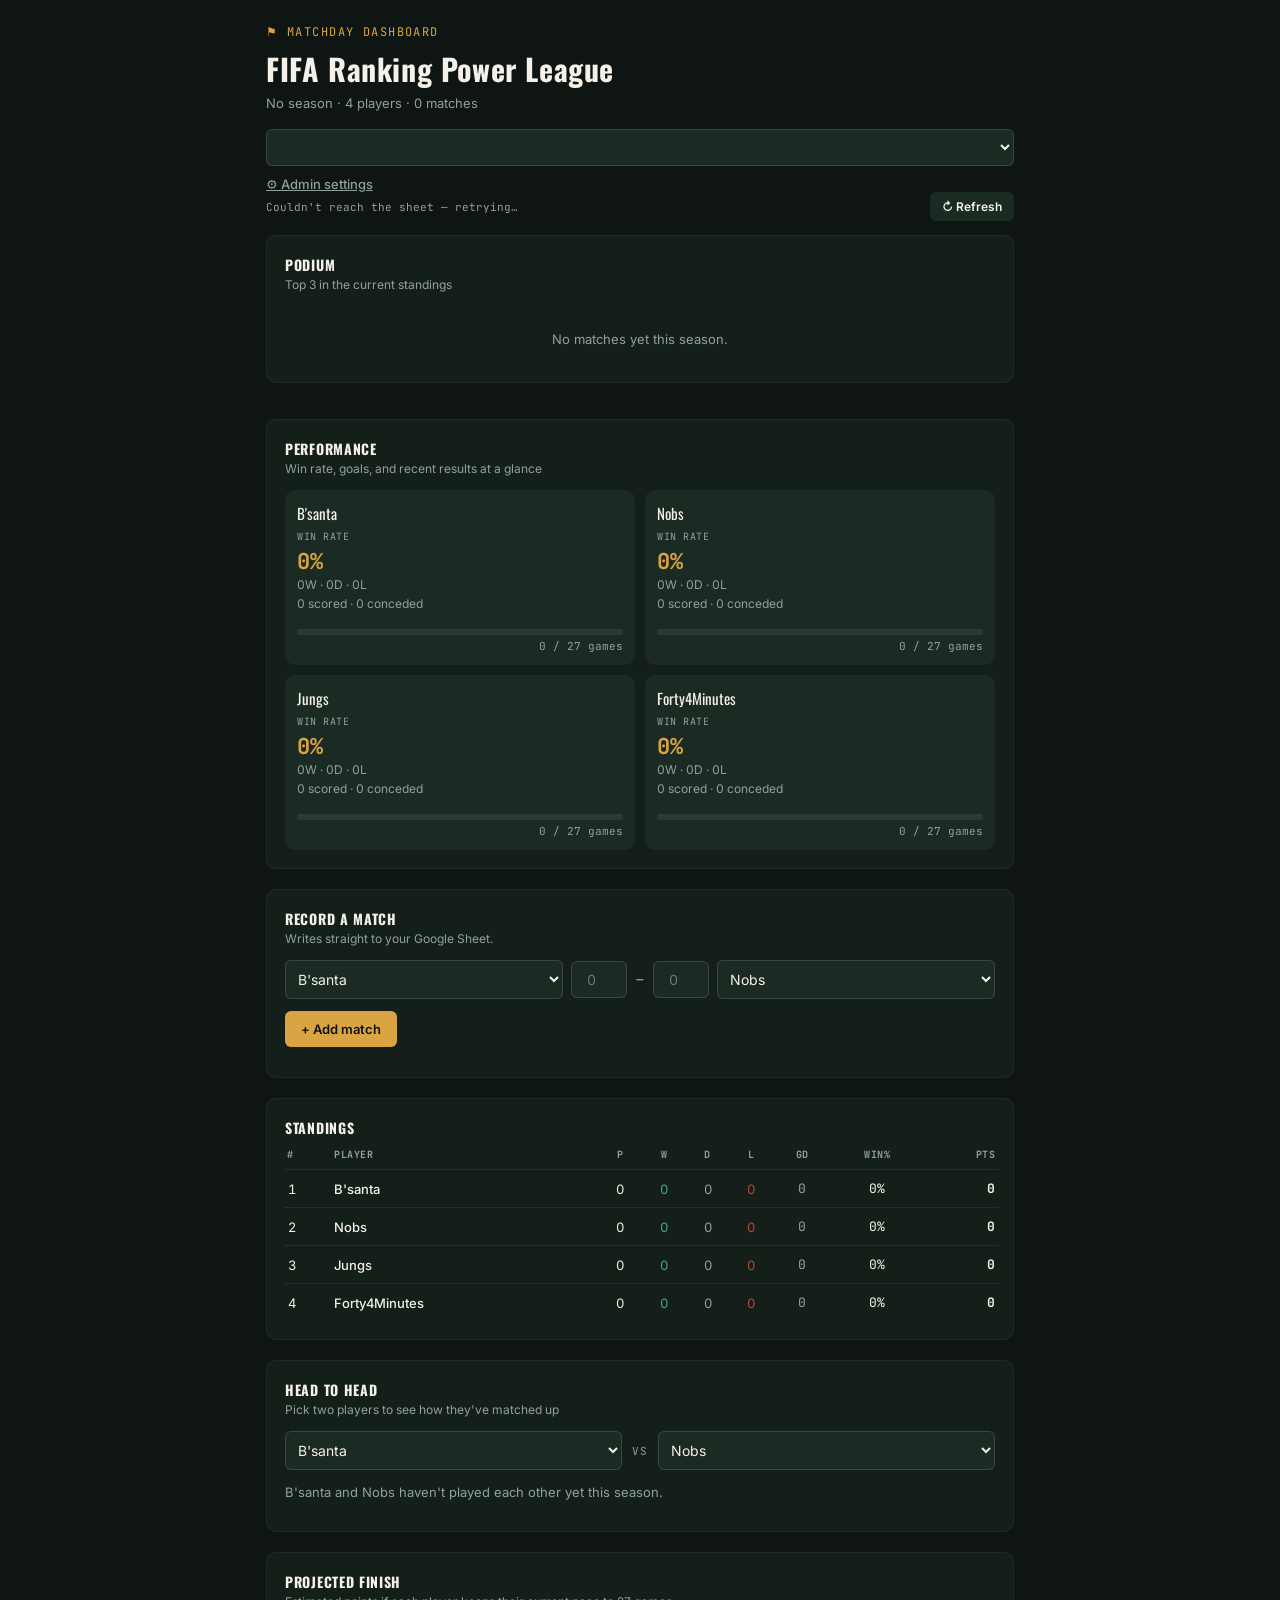
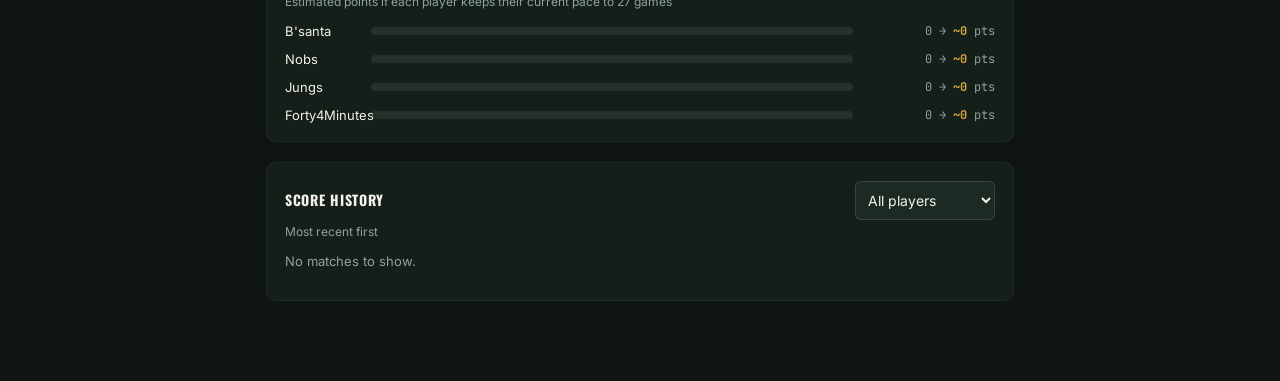
==== commit b06bb613: "Add admin panel, adjustable season length, H2H redesign, move progress to performance" ====
--- a/index.html
+++ b/index.html
@@ -20,6 +20,8 @@
       <select class="season-select" id="seasonSelect"></select>
       <span class="season-badge" id="seasonBadge"></span>
     </div>
+
+    <p class="sub"><a class="btn-ghost" href="admin.html">&#9881; Admin settings</a></p>
 
     <div id="archivedNote" class="archived-note" style="display:none;">
       Viewing an archived season — read only. Switch to the active season to record matches.
@@ -50,16 +52,21 @@
       <div class="perf-grid" id="perfGrid"></div>
     </div>
 
-    <div class="section">
-      <h2>Season progress</h2>
-      <p class="section-sub">Target: <span id="targetLabel">27</span> games per player</p>
-      <div id="progressList"></div>
-    </div>
-
-    <div class="section">
-      <h2>Projected finish</h2>
-      <p class="section-sub">Estimated points if each player keeps their current pace to <span id="projTargetLabel">27</span> games</p>
-      <div id="projectionList"></div>
+    <div class="section" id="recordSection">
+      <h2>Record a match</h2>
+      <p class="section-sub">Writes straight to your Google Sheet.</p>
+      <div class="form-row">
+        <select id="selA"></select>
+        <input type="number" id="scoreA" min="0" placeholder="0" />
+        <span class="score-dash">–</span>
+        <input type="number" id="scoreB" min="0" placeholder="0" />
+        <select id="selB"></select>
+      </div>
+      <p class="error-text" id="formError" style="display:none;"></p>
+      <div class="form-row" style="justify-content: space-between;">
+        <button class="btn-primary" id="addMatchBtn">+ Add match</button>
+        <span class="saving-text" id="savingText"></span>
+      </div>
     </div>
 
     <div class="section">
@@ -78,29 +85,24 @@
       </div>
     </div>
 
-    <div class="section" id="recordSection">
-      <h2>Record a match</h2>
-      <p class="section-sub">Writes straight to your Google Sheet.</p>
-      <div class="form-row">
-        <select id="selA"></select>
-        <input type="number" id="scoreA" min="0" placeholder="0" />
-        <span class="score-dash">–</span>
-        <input type="number" id="scoreB" min="0" placeholder="0" />
-        <select id="selB"></select>
-      </div>
-      <p class="error-text" id="formError" style="display:none;"></p>
-      <div class="form-row" style="justify-content: space-between;">
-        <button class="btn-primary" id="addMatchBtn">+ Add match</button>
-        <span class="saving-text" id="savingText"></span>
-      </div>
-    </div>
+
 
     <div class="section">
       <h2>Head to head</h2>
-      <p class="section-sub">Wins over the column player; gold number is draws between them</p>
-      <div class="table-scroll">
-        <table class="min420" id="h2hTable"></table>
+      <p class="section-sub">Pick two players to see how they've matched up</p>
+      <div class="h2h-picker">
+        <select id="h2hSelA"></select>
+        <span class="h2h-vs">vs</span>
+        <select id="h2hSelB"></select>
       </div>
+      <div id="h2hSummary"></div>
+      <button class="btn-icon" id="h2hToggleBtn" style="display:none;"></button>
+      <div id="h2hDetail" style="display:none;"></div>
+    </div>
+    <div class="section">
+      <h2>Projected finish</h2>
+      <p class="section-sub">Estimated points if each player keeps their current pace to <span id="projTargetLabel">27</span> games</p>
+      <div id="projectionList"></div>
     </div>
 
     <div class="section" style="display: none;">
--- a/css/styles.css
+++ b/css/styles.css
@@ -152,12 +152,38 @@
 .form-dots { display: flex; gap: 4px; justify-content: center; }
 
 .empty-text { color: var(--chalk-dim); font-size: 13px; }
-.h2h-name { color: var(--chalk); }
-.h2h-win { color: var(--teal); }
-.h2h-dim { color: var(--chalk-dim); }
-.h2h-diag { color: rgba(244,241,232,0.2); }
-.h2h-cell-wins { font-weight: 600; }
-.h2h-cell-draws { font-size: 10px; color: var(--gold); font-family: var(--font-mono); margin-top: 1px; }
+
+.h2h-picker { display: flex; align-items: center; gap: 10px; margin-bottom: 14px; flex-wrap: wrap; }
+.h2h-picker select { flex: 1; min-width: 100px; }
+.h2h-vs { color: var(--chalk-dim); font-family: var(--font-mono); font-size: 11px; text-transform: uppercase; letter-spacing: 0.05em; }
+
+.h2h-total { font-family: var(--font-mono); font-size: 12px; color: var(--chalk-dim); margin-bottom: 6px; }
+
+.h2h-bar { display: flex; height: 10px; border-radius: 5px; overflow: hidden; background: rgba(244,241,232,0.08); margin-bottom: 8px; }
+.h2h-bar-seg { height: 100%; }
+.h2h-bar-a { background: var(--teal); }
+.h2h-bar-d { background: var(--chalk-dim); }
+.h2h-bar-b { background: var(--red); }
+
+.h2h-bar-legend { display: flex; gap: 14px; flex-wrap: wrap; font-size: 12px; color: var(--chalk-dim); margin-bottom: 4px; }
+.h2h-bar-legend span { display: flex; align-items: center; gap: 5px; }
+.h2h-dot { width: 8px; height: 8px; border-radius: 50%; display: inline-block; }
+
+#h2hToggleBtn { margin: 4px 0 12px; }
+
+.h2h-stats-row { display: flex; gap: 10px; flex-wrap: wrap; margin-bottom: 12px; }
+.h2h-stat { background: var(--surface2); border-radius: 8px; padding: 10px 12px; flex: 1; min-width: 130px; }
+.h2h-stat-label { font-family: var(--font-mono); font-size: 10px; text-transform: uppercase; letter-spacing: 0.05em; color: var(--chalk-dim); margin-bottom: 4px; }
+.h2h-stat-value { font-size: 13px; font-weight: 600; }
+
+.h2h-match-list { display: flex; flex-direction: column; gap: 8px; }
+.h2h-match-row { display: flex; align-items: center; justify-content: space-between; gap: 10px; background: var(--surface2); border-radius: 8px; padding: 9px 12px; font-size: 13px; }
+.h2h-match-date { color: var(--chalk-dim); font-size: 11px; font-family: var(--font-mono); }
+.h2h-match-score { font-family: var(--font-mono); font-weight: 700; }
+.h2h-match-result { font-family: var(--font-mono); font-size: 11px; text-transform: uppercase; letter-spacing: 0.05em; padding: 2px 7px; border-radius: 999px; }
+.h2h-result-w { background: rgba(63,167,150,0.15); color: var(--teal); }
+.h2h-result-d { background: rgba(244,241,232,0.08); color: var(--chalk-dim); }
+.h2h-result-l { background: rgba(193,68,45,0.15); color: var(--red); }
 
 .player-row { display: flex; align-items: center; justify-content: space-between; gap: 8px; padding: 9px 0; border-top: 1px solid rgba(244,241,232,0.08); }
 .player-row:first-child { border-top: none; }
@@ -214,3 +240,9 @@
   width: 20px; height: 20px; border-radius: 4px; font-size: 10px; font-family: var(--font-mono);
   display: flex; align-items: center; justify-content: center; font-weight: 700; color: var(--pitch);
 }
+
+.perf-progress { margin-top: 10px; }
+.perf-progress-track { height: 6px; border-radius: 3px; background: rgba(244,241,232,0.08); overflow: hidden; margin-bottom: 4px; }
+.perf-progress-fill { height: 100%; background: var(--teal); border-radius: 3px; transition: width 0.3s ease; }
+.perf-progress-fill.done { background: var(--gold); }
+.perf-progress-count { font-family: var(--font-mono); font-size: 11px; color: var(--chalk-dim); text-align: right; }
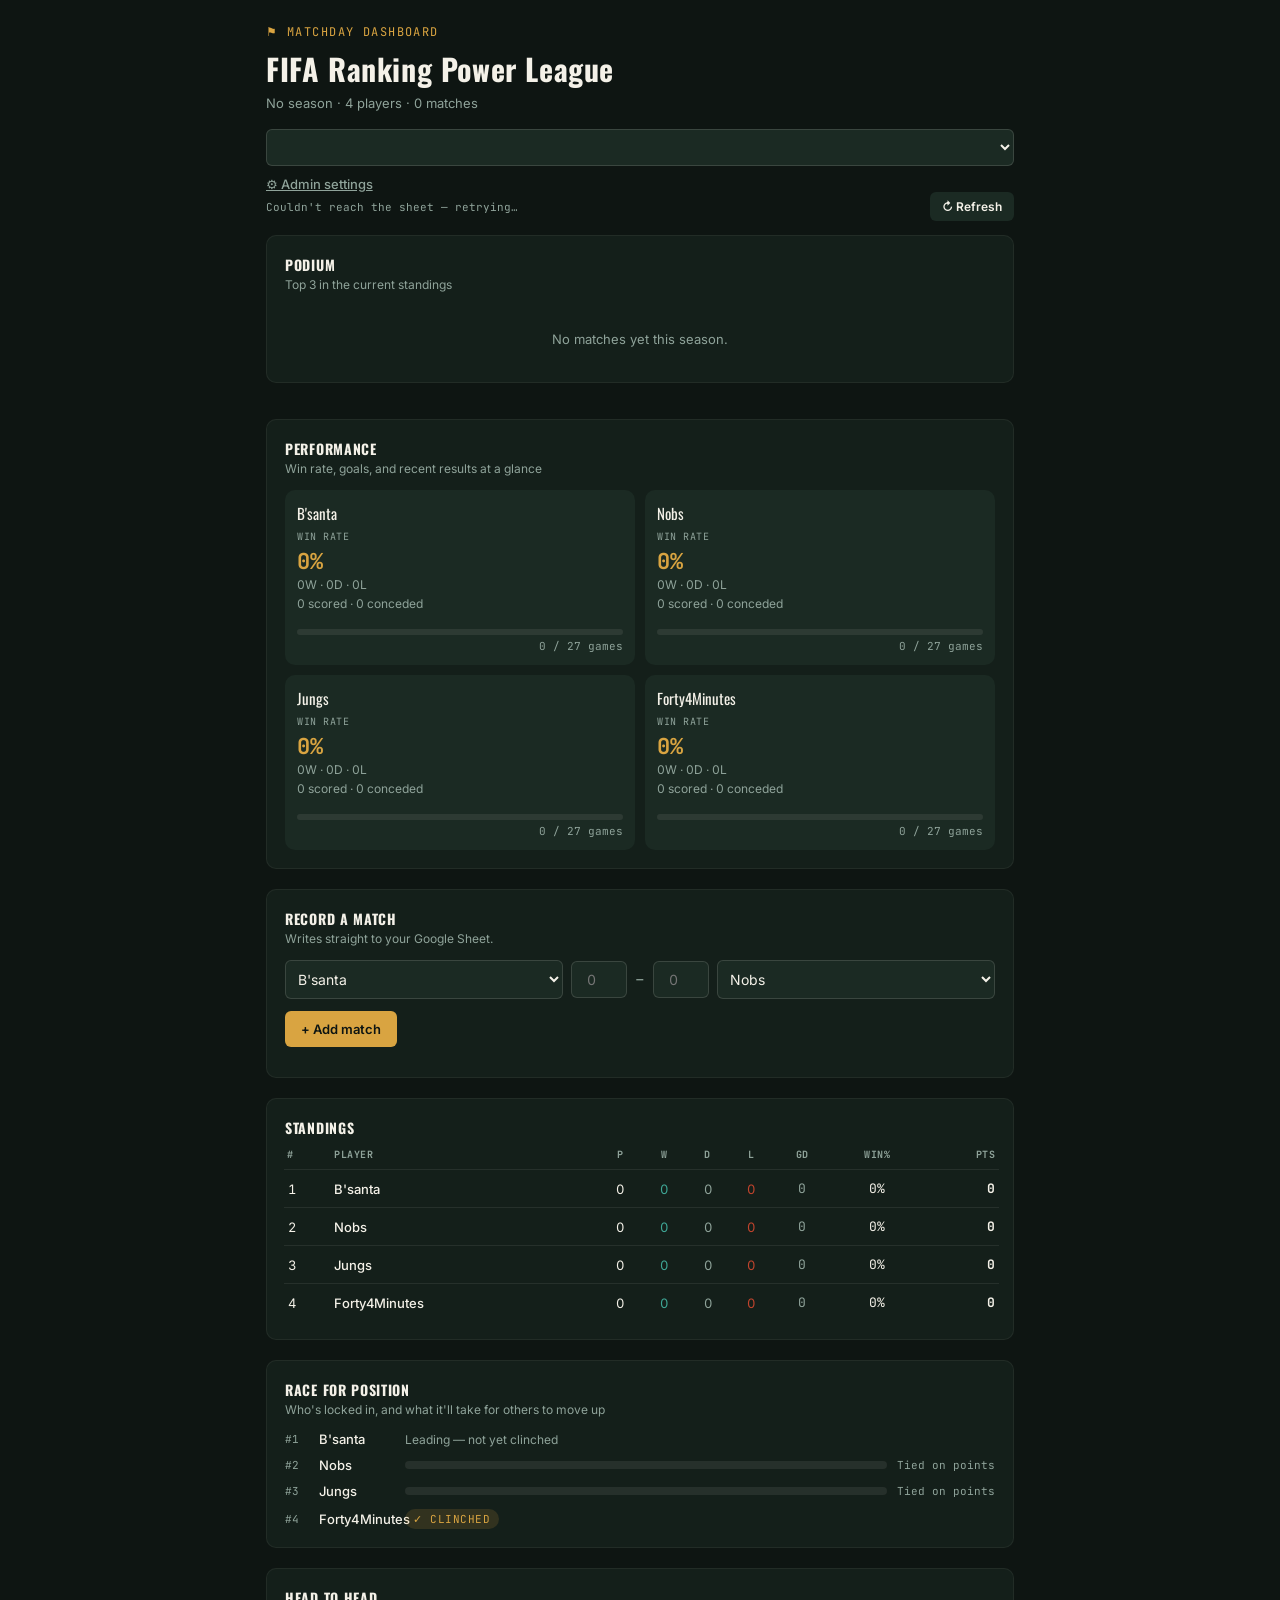
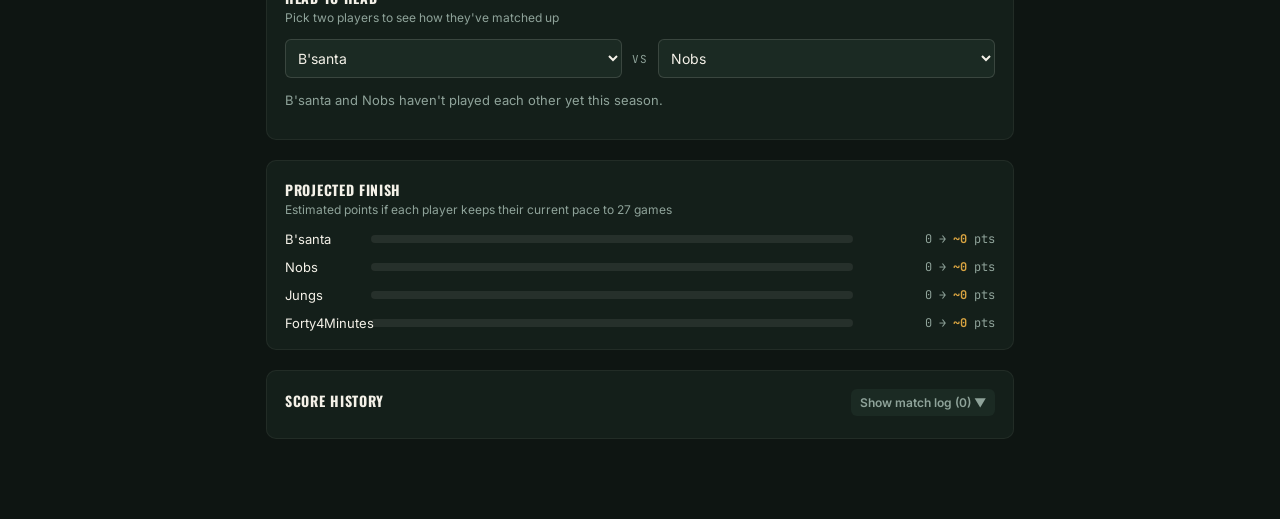
==== commit 6a6f5fe6: "Fix missing positionRaceList and formMaxedNote DOM refs" ====
--- a/index.html
+++ b/index.html
@@ -55,6 +55,7 @@
     <div class="section" id="recordSection">
       <h2>Record a match</h2>
       <p class="section-sub">Writes straight to your Google Sheet.</p>
+      <p class="inline-note" id="formMaxedNote" style="display:none;"></p>
       <div class="form-row">
         <select id="selA"></select>
         <input type="number" id="scoreA" min="0" placeholder="0" />
@@ -83,6 +84,12 @@
           <tbody id="standingsBody"></tbody>
         </table>
       </div>
+    </div>
+
+    <div class="section">
+      <h2>Race for position</h2>
+      <p class="section-sub">Who's locked in, and what it'll take for others to move up</p>
+      <div id="positionRaceList"></div>
     </div>
 
 
@@ -120,10 +127,15 @@
     <div class="section">
       <div class="section-head-row">
         <h2>Score history</h2>
-        <select class="log-filter" id="logFilterSelect"></select>
+        <button class="btn-icon" id="logToggleBtn"></button>
       </div>
-      <p class="section-sub">Most recent first</p>
-      <div id="logList"></div>
+      <div id="logBody" style="display:none;">
+        <div class="section-head-row" style="margin-top:10px;">
+          <select class="log-filter" id="logFilterSelect"></select>
+        </div>
+        <p class="section-sub">Most recent first</p>
+        <div id="logList"></div>
+      </div>
     </div>
   </div>
 
--- a/css/styles.css
+++ b/css/styles.css
@@ -246,3 +246,15 @@
 .perf-progress-fill { height: 100%; background: var(--teal); border-radius: 3px; transition: width 0.3s ease; }
 .perf-progress-fill.done { background: var(--gold); }
 .perf-progress-count { font-family: var(--font-mono); font-size: 11px; color: var(--chalk-dim); text-align: right; }
+
+.race-row { display: flex; align-items: center; gap: 10px; margin-bottom: 10px; flex-wrap: wrap; }
+.race-row:last-child { margin-bottom: 0; }
+.race-rank { font-family: var(--font-mono); font-size: 11px; color: var(--chalk-dim); width: 24px; flex-shrink: 0; }
+.race-name { font-size: 13px; font-weight: 500; width: 76px; flex-shrink: 0; }
+.race-track { flex: 1; height: 8px; border-radius: 4px; background: rgba(244,241,232,0.08); overflow: hidden; min-width: 60px; }
+.race-fill { height: 100%; background: var(--gold); border-radius: 4px; }
+.race-need { font-family: var(--font-mono); font-size: 11px; color: var(--chalk-dim); flex-shrink: 0; }
+.race-tag { font-family: var(--font-mono); font-size: 11px; text-transform: uppercase; letter-spacing: 0.05em; padding: 3px 8px; border-radius: 999px; }
+.race-tag-clinched { background: rgba(217,164,65,0.15); color: var(--gold); }
+.race-tag-out { background: rgba(193,68,45,0.12); color: var(--red); }
+.race-note { font-size: 12px; color: var(--chalk-dim); }
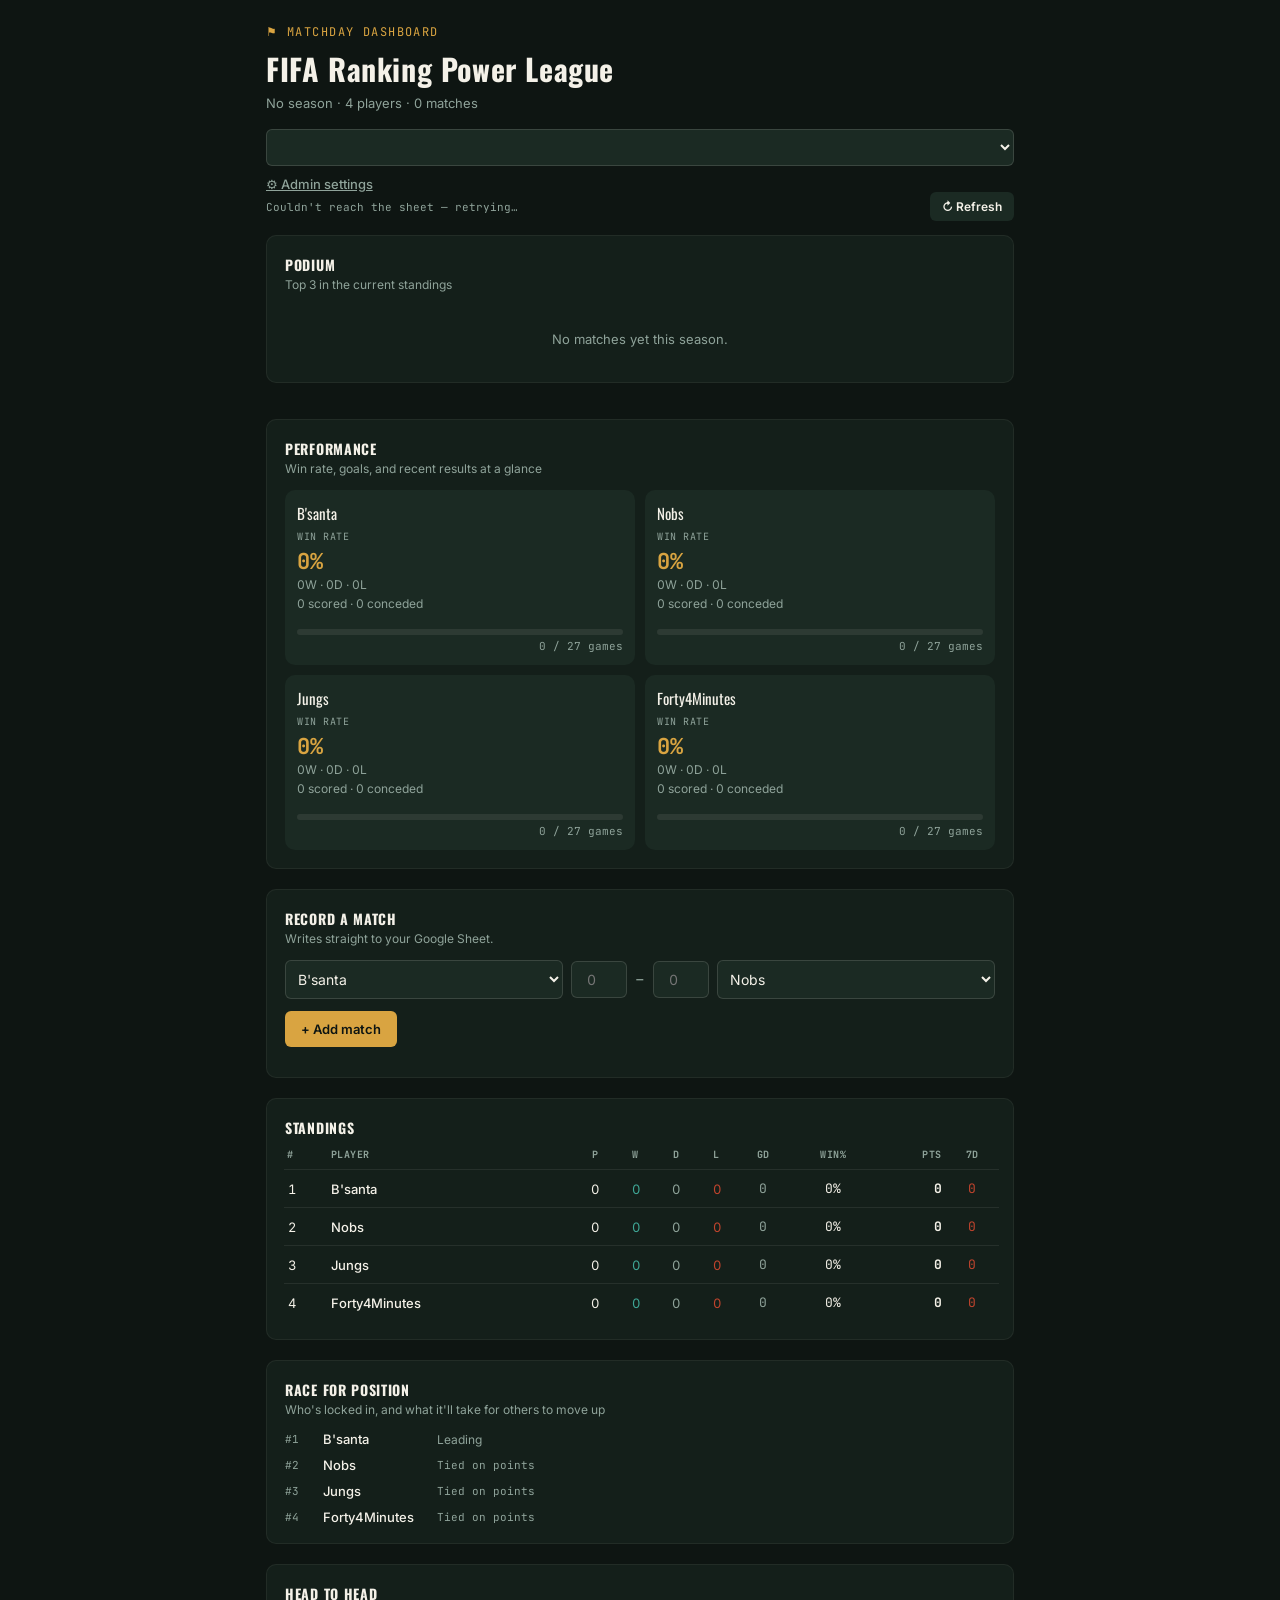
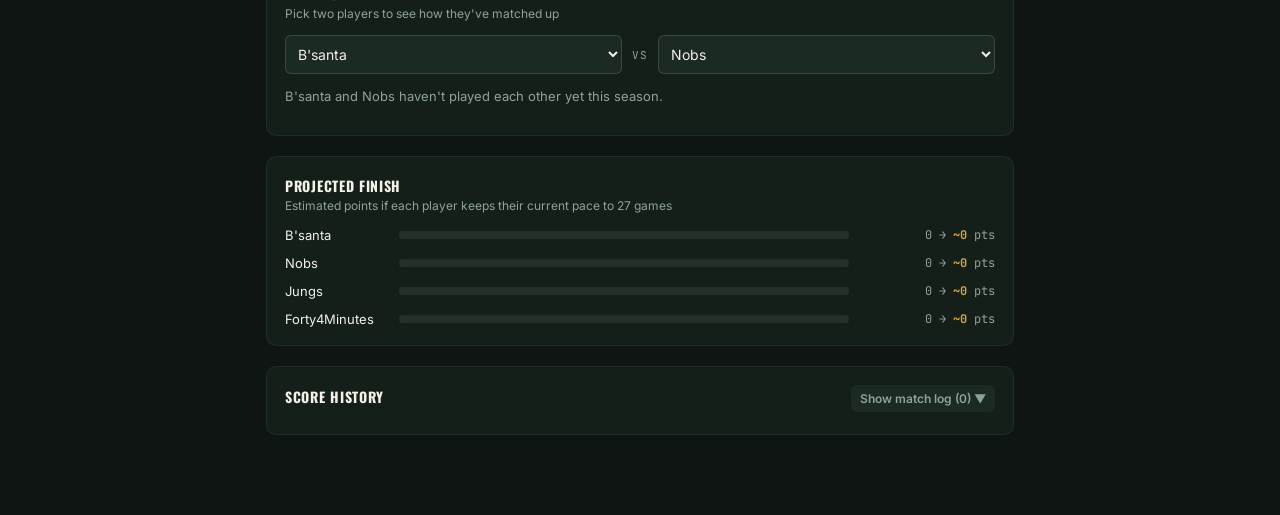
==== commit 92abbd8f: "Fix duplicate function, race position redesig, weekly points change addition, fix name overlap CSS" ====
--- a/index.html
+++ b/index.html
@@ -79,6 +79,7 @@
               <th class="left">#</th><th class="left">Player</th>
               <th>P</th><th>W</th><th>D</th><th>L</th><th>GD</th><th>Win%</th>
               <th class="right">Pts</th>
+              <th>7d</th>
             </tr>
           </thead>
           <tbody id="standingsBody"></tbody>
--- a/css/styles.css
+++ b/css/styles.css
@@ -105,9 +105,9 @@
 .progress-fill.done { background: var(--gold); }
 .progress-count { width: 52px; text-align: right; font-family: var(--font-mono); font-size: 12px; color: var(--chalk-dim); flex-shrink: 0; }
 
-.proj-row { display: flex; align-items: center; gap: 10px; margin-bottom: 12px; }
+.proj-row { display: flex; align-items: center; gap: 14px; margin-bottom: 12px; }
 .proj-row:last-child { margin-bottom: 0; }
-.proj-name { width: 76px; font-size: 13px; flex-shrink: 0; }
+.proj-name { width: 100px; font-size: 13px; flex-shrink: 0; overflow: hidden; text-overflow: ellipsis; white-space: nowrap; }
 .proj-track {
   flex: 1; height: 8px; border-radius: 4px;
   background: rgba(244,241,232,0.08); position: relative; overflow: hidden;
@@ -247,14 +247,10 @@
 .perf-progress-fill.done { background: var(--gold); }
 .perf-progress-count { font-family: var(--font-mono); font-size: 11px; color: var(--chalk-dim); text-align: right; }
 
-.race-row { display: flex; align-items: center; gap: 10px; margin-bottom: 10px; flex-wrap: wrap; }
+.race-row { display: flex; align-items: center; gap: 14px; margin-bottom: 10px; flex-wrap: wrap; }
 .race-row:last-child { margin-bottom: 0; }
 .race-rank { font-family: var(--font-mono); font-size: 11px; color: var(--chalk-dim); width: 24px; flex-shrink: 0; }
-.race-name { font-size: 13px; font-weight: 500; width: 76px; flex-shrink: 0; }
-.race-track { flex: 1; height: 8px; border-radius: 4px; background: rgba(244,241,232,0.08); overflow: hidden; min-width: 60px; }
-.race-fill { height: 100%; background: var(--gold); border-radius: 4px; }
+.race-name { font-size: 13px; font-weight: 500; width: 100px; flex-shrink: 0; overflow: hidden; text-overflow: ellipsis; white-space: nowrap; }
 .race-need { font-family: var(--font-mono); font-size: 11px; color: var(--chalk-dim); flex-shrink: 0; }
-.race-tag { font-family: var(--font-mono); font-size: 11px; text-transform: uppercase; letter-spacing: 0.05em; padding: 3px 8px; border-radius: 999px; }
-.race-tag-clinched { background: rgba(217,164,65,0.15); color: var(--gold); }
-.race-tag-out { background: rgba(193,68,45,0.12); color: var(--red); }
+.race-medal { font-size: 20px; }
 .race-note { font-size: 12px; color: var(--chalk-dim); }
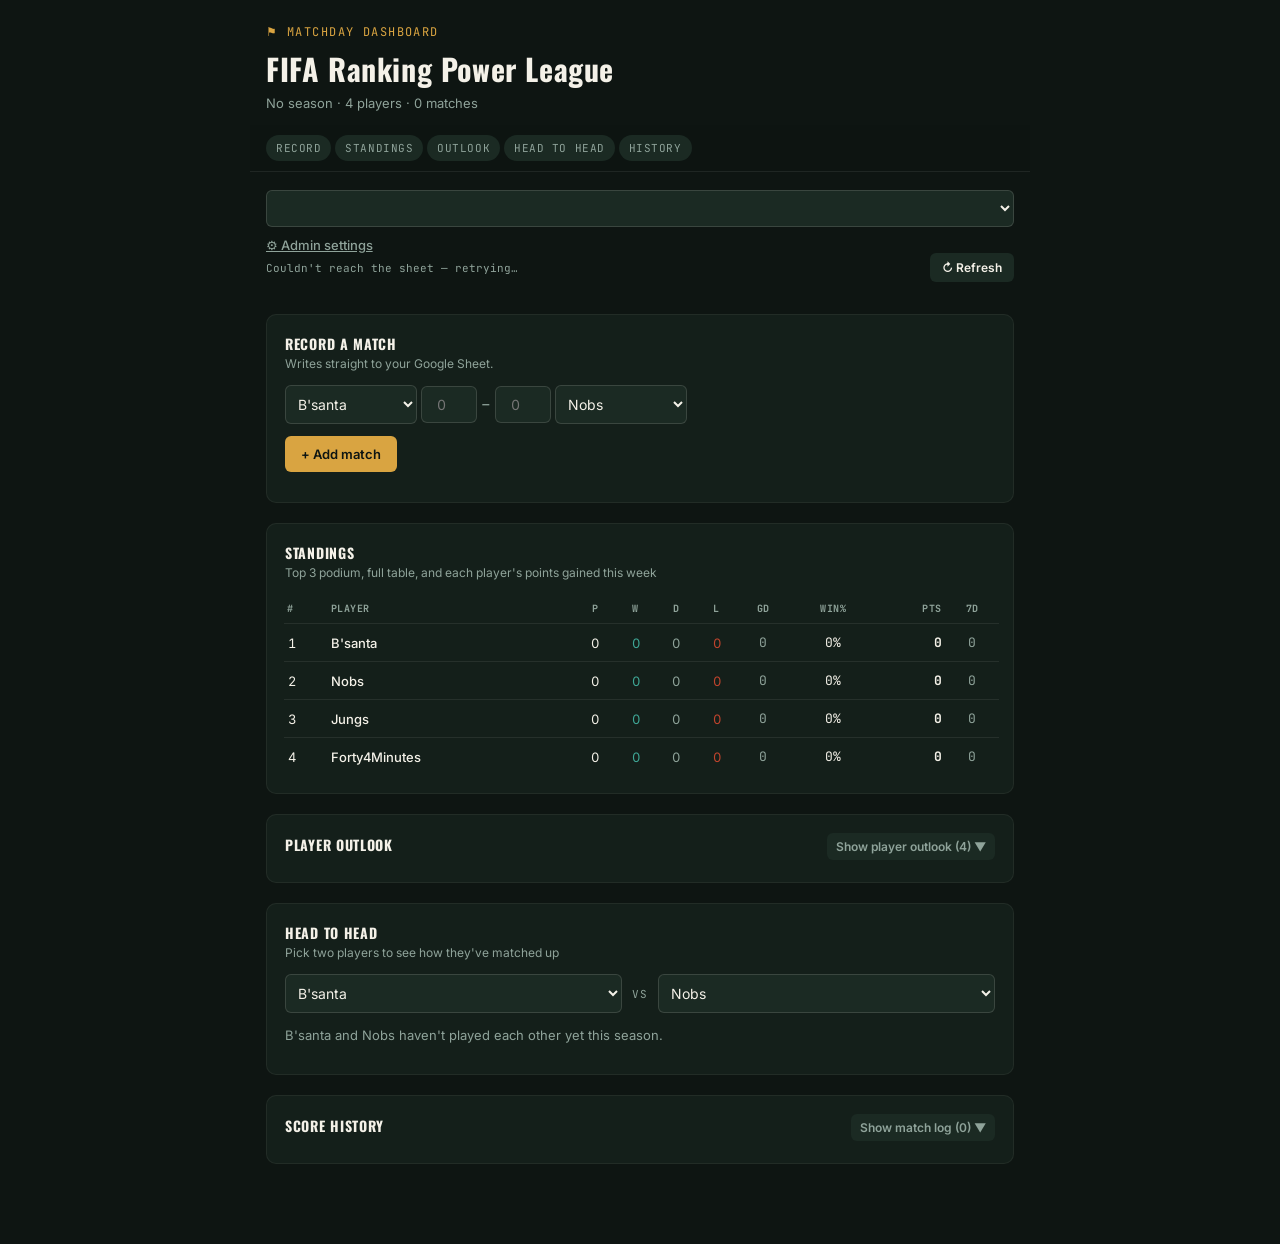
==== commit 6db582d2: "restructured UI made it look more clean" ====
--- a/index.html
+++ b/index.html
@@ -16,6 +16,14 @@
 
     <div id="configWarning" class="config-warning" style="display:none;"></div>
 
+    <nav class="app-nav" aria-label="Section navigation">
+      <a href="#record">Record</a>
+      <a href="#standings">Standings</a>
+      <a href="#outlook">Outlook</a>
+      <a href="#h2h">Head to head</a>
+      <a href="#history">History</a>
+    </nav>
+
     <div class="season-bar">
       <select class="season-select" id="seasonSelect"></select>
       <span class="season-badge" id="seasonBadge"></span>
@@ -28,8 +36,8 @@
     </div>
 
     <div id="seasonCompleteBanner" class="season-complete-banner" style="display:none;">
-      <div class="msg"><strong>Every player has reached the games target.</strong><br>Archive this season and start a new one whenever you're ready.</div>
-      <button class="btn-primary" id="startNewSeasonBtn">Start new season</button>
+      <div class="msg"><strong>Every player has reached the games target.</strong><br>Head to Admin to archive this season and start a new one.</div>
+      <a class="btn-primary" href="admin.html">Start new season</a>
     </div>
 
     <div class="refresh-row">
@@ -37,26 +45,13 @@
       <button class="btn-refresh" id="refreshBtn">&#8635; Refresh</button>
     </div>
 
-    <div class="section" id="podiumSection">
-      <h2>Podium</h2>
-      <p class="section-sub">Top 3 in the current standings</p>
-      <div class="podium-row" id="podiumRow"></div>
-    </div>
-    
     <div class="stat-grid" id="statGrid"></div>
 
-
-    <div class="section">
-      <h2>Performance</h2>
-      <p class="section-sub">Win rate, goals, and recent results at a glance</p>
-      <div class="perf-grid" id="perfGrid"></div>
-    </div>
-
-    <div class="section" id="recordSection">
+    <div class="section" id="record">
       <h2>Record a match</h2>
       <p class="section-sub">Writes straight to your Google Sheet.</p>
       <p class="inline-note" id="formMaxedNote" style="display:none;"></p>
-      <div class="form-row">
+      <div class="form-row" id="recordSection">
         <select id="selA"></select>
         <input type="number" id="scoreA" min="0" placeholder="0" />
         <span class="score-dash">–</span>
@@ -70,16 +65,17 @@
       </div>
     </div>
 
-    <div class="section">
+    <div class="section" id="standings">
       <h2>Standings</h2>
+      <p class="section-sub">Top 3 podium, full table, and each player's points gained this week</p>
+      <div class="podium-row" id="podiumRow"></div>
       <div class="table-scroll">
         <table class="min480" id="standingsTable">
           <thead>
             <tr>
               <th class="left">#</th><th class="left">Player</th>
               <th>P</th><th>W</th><th>D</th><th>L</th><th>GD</th><th>Win%</th>
-              <th class="right">Pts</th>
-              <th>7d</th>
+              <th class="right">Pts</th><th>7d</th>
             </tr>
           </thead>
           <tbody id="standingsBody"></tbody>
@@ -87,15 +83,18 @@
       </div>
     </div>
 
-    <div class="section">
-      <h2>Race for position</h2>
-      <p class="section-sub">Who's locked in, and what it'll take for others to move up</p>
-      <div id="positionRaceList"></div>
+    <div class="section" id="outlook">
+      <div class="section-head-row">
+        <h2>Player outlook</h2>
+        <button class="btn-icon" id="outlookToggleBtn"></button>
+      </div>
+      <div id="outlookBody" style="display:none;">
+        <p class="section-sub">Form, projected finish, and what it'll take to move up — per player</p>
+        <div class="outlook-grid" id="outlookGrid"></div>
+      </div>
     </div>
 
-
-
-    <div class="section">
+    <div class="section" id="h2h">
       <h2>Head to head</h2>
       <p class="section-sub">Pick two players to see how they've matched up</p>
       <div class="h2h-picker">
@@ -107,25 +106,8 @@
       <button class="btn-icon" id="h2hToggleBtn" style="display:none;"></button>
       <div id="h2hDetail" style="display:none;"></div>
     </div>
-    <div class="section">
-      <h2>Projected finish</h2>
-      <p class="section-sub">Estimated points if each player keeps their current pace to <span id="projTargetLabel">27</span> games</p>
-      <div id="projectionList"></div>
-    </div>
 
-    <div class="section" style="display: none;">
-      <h2>Players</h2>
-      <p class="section-sub" id="managePlayersSub">Rename, add, or remove players from the active roster.</p>
-      <div id="playersManageWarning" class="inline-note" style="display:none;"></div>
-      <div id="playersList"></div>
-      <div class="form-row" id="addPlayerRow">
-        <input type="text" id="newPlayerName" placeholder="New player name" />
-        <button class="btn-primary" id="addPlayerBtn">+ Add player</button>
-      </div>
-      <p class="error-text" id="playerError" style="display:none;"></p>
-    </div>
-
-    <div class="section">
+    <div class="section" id="history">
       <div class="section-head-row">
         <h2>Score history</h2>
         <button class="btn-icon" id="logToggleBtn"></button>
--- a/css/styles.css
+++ b/css/styles.css
@@ -13,9 +13,13 @@
   --font-body: 'Inter', system-ui, sans-serif;
   --font-mono: 'JetBrains Mono', ui-monospace, monospace;
 }
+
 * { box-sizing: border-box; }
+html { scroll-behavior: smooth; }
 body { margin: 0; background: var(--pitch); color: var(--chalk); font-family: var(--font-body); }
 .wrap { max-width: 780px; margin: 0 auto; padding: 24px 16px 60px; }
+
+/* ---------- Header ---------- */
 .eyebrow {
   display: flex; align-items: center; gap: 8px;
   color: var(--gold); font-family: var(--font-mono);
@@ -24,6 +28,8 @@
 }
 h1 { font-family: var(--font-display); letter-spacing: 0.02em; font-size: 30px; margin: 0 0 4px; }
 .sub { color: var(--chalk-dim); font-size: 13px; margin: 0; }
+
+/* ---------- Notices ---------- */
 .config-warning {
   background: rgba(193,68,45,0.12); border: 1px solid rgba(193,68,45,0.4);
   color: var(--chalk); padding: 12px 14px; border-radius: 8px;
@@ -35,7 +41,28 @@
   border: 1px solid rgba(244,241,232,0.1); border-radius: 6px; padding: 8px 10px; margin-bottom: 12px;
 }
 .inline-note code { font-family: var(--font-mono); color: var(--gold); }
-
+.error-text { color: var(--red); font-size: 12px; margin: 0 0 10px; }
+.saving-text { color: var(--chalk-dim); font-size: 12px; }
+.empty-text { color: var(--chalk-dim); font-size: 13px; }
+
+/* ---------- Quick nav ---------- */
+.app-nav {
+  position: sticky; top: 0; z-index: 10;
+  display: flex; gap: 4px; overflow-x: auto;
+  background: rgba(14,21,18,0.92); backdrop-filter: blur(6px);
+  margin: 14px -16px 0; padding: 10px 16px;
+  border-bottom: 1px solid rgba(244,241,232,0.08);
+}
+.app-nav a {
+  flex: 0 0 auto; color: var(--chalk-dim); text-decoration: none;
+  font-family: var(--font-mono); font-size: 11px; text-transform: uppercase;
+  letter-spacing: 0.05em; padding: 6px 10px; border-radius: 999px;
+  background: var(--surface2); white-space: nowrap;
+}
+.app-nav a:hover { color: var(--chalk); }
+.section { scroll-margin-top: 56px; }
+
+/* ---------- Season bar ---------- */
 .season-bar { display: flex; align-items: center; gap: 10px; margin: 18px 0 10px; flex-wrap: wrap; }
 .season-select {
   background: var(--surface2); color: var(--chalk); border: 1px solid rgba(244,241,232,0.14);
@@ -63,6 +90,7 @@
 .refresh-row .last-sync { font-size: 11px; color: var(--chalk-dim); font-family: var(--font-mono); }
 .btn-refresh { background: var(--surface2); color: var(--chalk); font-size: 12px; padding: 7px 12px; }
 
+/* ---------- Stat cards ---------- */
 .stat-grid { display: grid; grid-template-columns: 1fr 1fr; gap: 10px; margin: 16px 0; }
 .card { background: var(--surface); border: 1px solid rgba(244,241,232,0.06); border-radius: 10px; padding: 14px; }
 .card-label {
@@ -73,11 +101,13 @@
 .card-value { font-family: var(--font-display); font-size: 18px; }
 .card-sub { font-size: 12px; color: var(--chalk-dim); font-variant-numeric: tabular-nums; }
 
+/* ---------- Sections ---------- */
 .section { background: var(--surface); border: 1px solid rgba(244,241,232,0.06); border-radius: 10px; padding: 18px; margin-bottom: 20px; }
 .section h2 { font-family: var(--font-display); text-transform: uppercase; letter-spacing: 0.05em; font-size: 14px; margin: 0 0 2px; }
 .section .section-sub { font-size: 12px; color: var(--chalk-dim); margin: 0 0 14px; }
 .section-head-row { display: flex; align-items: baseline; justify-content: space-between; gap: 10px; flex-wrap: wrap; margin-bottom: 4px; }
 
+/* ---------- Tables ---------- */
 table { width: 100%; border-collapse: collapse; font-size: 13px; }
 th { text-align: center; font-family: var(--font-mono); font-size: 10px; text-transform: uppercase; letter-spacing: 0.05em; color: var(--chalk-dim); padding: 8px 4px; }
 th.left, td.left { text-align: left; }
@@ -94,29 +124,10 @@
 .winrate-cell { font-family: var(--font-mono); }
 
 .table-scroll { overflow-x: auto; margin: 0 -4px; }
-table.min480 { min-width: 520px; }
+table.min480 { min-width: 560px; }
 table.min420 { min-width: 420px; }
 
-.progress-row { display: flex; align-items: center; gap: 10px; margin-bottom: 12px; }
-.progress-row:last-child { margin-bottom: 0; }
-.progress-name { width: 76px; font-size: 13px; flex-shrink: 0; }
-.progress-track { flex: 1; height: 8px; border-radius: 4px; background: rgba(244,241,232,0.08); overflow: hidden; }
-.progress-fill { height: 100%; background: var(--teal); border-radius: 4px; transition: width 0.3s ease; }
-.progress-fill.done { background: var(--gold); }
-.progress-count { width: 52px; text-align: right; font-family: var(--font-mono); font-size: 12px; color: var(--chalk-dim); flex-shrink: 0; }
-
-.proj-row { display: flex; align-items: center; gap: 14px; margin-bottom: 12px; }
-.proj-row:last-child { margin-bottom: 0; }
-.proj-name { width: 100px; font-size: 13px; flex-shrink: 0; overflow: hidden; text-overflow: ellipsis; white-space: nowrap; }
-.proj-track {
-  flex: 1; height: 8px; border-radius: 4px;
-  background: rgba(244,241,232,0.08); position: relative; overflow: hidden;
-}
-.proj-fill-projected { position: absolute; top: 0; bottom: 0; left: 0; background: rgba(217,164,65,0.4); border-radius: 4px; }
-.proj-fill-current { position: absolute; top: 0; bottom: 0; left: 0; background: var(--teal); border-radius: 4px; }
-.proj-value { width: 132px; text-align: right; font-family: var(--font-mono); font-size: 12px; color: var(--chalk-dim); flex-shrink: 0; }
-.proj-value strong { color: var(--gold); font-weight: 700; }
-
+/* ---------- Record a match ---------- */
 .form-row { display: flex; align-items: center; gap: 8px; margin-bottom: 12px; flex-wrap: wrap; }
 select, input[type=number], input[type=text] {
   background: var(--surface2); color: var(--chalk); border: 1px solid rgba(244,241,232,0.14);
@@ -127,20 +138,18 @@
 .score-dash { color: var(--chalk-dim); font-family: var(--font-mono); }
 select:focus, input:focus { outline: 2px solid var(--gold); outline-offset: 1px; }
 
+/* ---------- Buttons ---------- */
 button { font-family: var(--font-body); font-size: 13px; font-weight: 600; border: none; border-radius: 6px; padding: 10px 16px; cursor: pointer; }
 button:focus-visible { outline: 2px solid var(--gold); outline-offset: 2px; }
 .btn-primary { background: var(--gold); color: var(--pitch); }
 .btn-primary:disabled { opacity: 0.5; cursor: not-allowed; }
+a.btn-primary { display: inline-block; text-decoration: none; text-align: center; }
 .btn-ghost { background: transparent; color: var(--chalk-dim); text-decoration: underline; padding: 6px 0; font-weight: 500; }
-.btn-icon {
-  background: var(--surface2); color: var(--chalk-dim); padding: 6px 9px; font-size: 12px;
-}
+.btn-icon { background: var(--surface2); color: var(--chalk-dim); padding: 6px 9px; font-size: 12px; }
 .btn-icon:hover { color: var(--chalk); }
 .btn-icon.danger:hover { color: var(--red); }
 
-.error-text { color: var(--red); font-size: 12px; margin: 0 0 10px; }
-.saving-text { color: var(--chalk-dim); font-size: 12px; }
-
+/* ---------- Score history ---------- */
 .log-item { display: flex; justify-content: space-between; align-items: center; background: var(--surface2); border-radius: 8px; padding: 10px 12px; margin-bottom: 8px; }
 .log-item:last-child { margin-bottom: 0; }
 .log-match { display: flex; align-items: baseline; gap: 8px; font-size: 13px; flex-wrap: wrap; }
@@ -148,34 +157,24 @@
 .log-date { font-size: 11px; color: var(--chalk-dim); font-family: var(--font-mono); margin-top: 2px; }
 .log-filter { min-width: 140px; flex: 0 0 auto; }
 
-.dot { width: 8px; height: 8px; border-radius: 50%; display: inline-block; }
-.form-dots { display: flex; gap: 4px; justify-content: center; }
-
-.empty-text { color: var(--chalk-dim); font-size: 13px; }
-
+/* ---------- Head to head ---------- */
 .h2h-picker { display: flex; align-items: center; gap: 10px; margin-bottom: 14px; flex-wrap: wrap; }
 .h2h-picker select { flex: 1; min-width: 100px; }
 .h2h-vs { color: var(--chalk-dim); font-family: var(--font-mono); font-size: 11px; text-transform: uppercase; letter-spacing: 0.05em; }
-
 .h2h-total { font-family: var(--font-mono); font-size: 12px; color: var(--chalk-dim); margin-bottom: 6px; }
-
 .h2h-bar { display: flex; height: 10px; border-radius: 5px; overflow: hidden; background: rgba(244,241,232,0.08); margin-bottom: 8px; }
 .h2h-bar-seg { height: 100%; }
 .h2h-bar-a { background: var(--teal); }
 .h2h-bar-d { background: var(--chalk-dim); }
 .h2h-bar-b { background: var(--red); }
-
 .h2h-bar-legend { display: flex; gap: 14px; flex-wrap: wrap; font-size: 12px; color: var(--chalk-dim); margin-bottom: 4px; }
 .h2h-bar-legend span { display: flex; align-items: center; gap: 5px; }
 .h2h-dot { width: 8px; height: 8px; border-radius: 50%; display: inline-block; }
-
 #h2hToggleBtn { margin: 4px 0 12px; }
-
 .h2h-stats-row { display: flex; gap: 10px; flex-wrap: wrap; margin-bottom: 12px; }
 .h2h-stat { background: var(--surface2); border-radius: 8px; padding: 10px 12px; flex: 1; min-width: 130px; }
 .h2h-stat-label { font-family: var(--font-mono); font-size: 10px; text-transform: uppercase; letter-spacing: 0.05em; color: var(--chalk-dim); margin-bottom: 4px; }
 .h2h-stat-value { font-size: 13px; font-weight: 600; }
-
 .h2h-match-list { display: flex; flex-direction: column; gap: 8px; }
 .h2h-match-row { display: flex; align-items: center; justify-content: space-between; gap: 10px; background: var(--surface2); border-radius: 8px; padding: 9px 12px; font-size: 13px; }
 .h2h-match-date { color: var(--chalk-dim); font-size: 11px; font-family: var(--font-mono); }
@@ -185,53 +184,41 @@
 .h2h-result-d { background: rgba(244,241,232,0.08); color: var(--chalk-dim); }
 .h2h-result-l { background: rgba(193,68,45,0.15); color: var(--red); }
 
+/* ---------- Player rows (Admin) ---------- */
 .player-row { display: flex; align-items: center; justify-content: space-between; gap: 8px; padding: 9px 0; border-top: 1px solid rgba(244,241,232,0.08); }
 .player-row:first-child { border-top: none; }
 .player-row-name { font-size: 13px; font-weight: 500; }
 .player-row-actions { display: flex; gap: 6px; }
 
-.podium-row {
-  display: flex; align-items: flex-end; justify-content: center; gap: 22px;
-  padding: 12px 0 4px; flex-wrap: wrap;
-}
+/* ---------- Podium (inside Standings) ---------- */
+.podium-row { display: flex; align-items: flex-end; justify-content: center; gap: 22px; padding: 4px 0 20px; flex-wrap: wrap; }
 .podium-item { display: flex; flex-direction: column; align-items: center; gap: 6px; width: 84px; }
 .podium-item[data-rank="1"] { order: 2; }
 .podium-item[data-rank="2"] { order: 1; }
 .podium-item[data-rank="3"] { order: 3; }
 .podium-avatar-wrap { position: relative; }
-.podium-crown {
-  position: absolute; top: -16px; left: 50%; transform: translateX(-50%);
-  font-size: 18px; line-height: 1;
-}
+.podium-crown { position: absolute; top: -16px; left: 50%; transform: translateX(-50%); font-size: 18px; line-height: 1; }
 .podium-avatar {
   width: 56px; height: 56px; border-radius: 50%;
   display: flex; align-items: center; justify-content: center;
   font-family: var(--font-display); font-weight: 700; font-size: 18px;
   color: var(--pitch); border: 3px solid transparent;
-  overflow: hidden;              /* ADD THIS */
-  background: var(--surface2);   /* ADD THIS (fallback bg for initials) */
-}
-
-.podium-avatar img {
-  width: 100%; height: 100%; object-fit: cover; display: block;
-}
-
-.podium-item[data-rank="1"] .podium-avatar {
-  width: 76px; height: 76px; font-size: 24px;
-  background: var(--gold); border-color: var(--gold);
-}
+  overflow: hidden; background: var(--surface2);
+}
+.podium-avatar img { width: 100%; height: 100%; object-fit: cover; display: block; }
+.podium-item[data-rank="1"] .podium-avatar { width: 76px; height: 76px; font-size: 24px; background: var(--gold); border-color: var(--gold); }
 .podium-item[data-rank="2"] .podium-avatar { background: var(--silver); border-color: var(--silver); }
 .podium-item[data-rank="3"] .podium-avatar { background: var(--bronze); border-color: var(--bronze); }
-.podium-rank-label {
-  font-family: var(--font-mono); font-size: 10px; text-transform: uppercase;
-  letter-spacing: 0.06em; color: var(--chalk-dim);
-}
+.podium-rank-label { font-family: var(--font-mono); font-size: 10px; text-transform: uppercase; letter-spacing: 0.06em; color: var(--chalk-dim); }
 .podium-name { font-size: 13px; font-weight: 600; text-align: center; }
 .podium-points { font-family: var(--font-mono); font-size: 12px; color: var(--chalk-dim); }
 
-.perf-grid { display: grid; grid-template-columns: 1fr 1fr; gap: 10px; }
-.perf-card { background: var(--surface2); border-radius: 10px; padding: 12px; }
-.perf-name { font-family: var(--font-display); font-size: 15px; margin-bottom: 6px; }
+/* ---------- Player Outlook ---------- */
+.outlook-grid { display: grid; grid-template-columns: 1fr 1fr; gap: 10px; }
+.outlook-card { background: var(--surface2); border-radius: 10px; padding: 12px; }
+.outlook-card-head { display: flex; align-items: baseline; gap: 8px; margin-bottom: 6px; }
+.outlook-rank { font-family: var(--font-mono); font-size: 11px; color: var(--chalk-dim); }
+.perf-name { font-family: var(--font-display); font-size: 15px; }
 .perf-winrate { font-family: var(--font-mono); font-size: 22px; font-weight: 700; color: var(--gold); line-height: 1; }
 .perf-winrate-label { font-size: 10px; color: var(--chalk-dim); text-transform: uppercase; letter-spacing: 0.05em; font-family: var(--font-mono); margin-bottom: 8px; }
 .perf-line { font-size: 12px; color: var(--chalk-dim); margin-top: 4px; font-variant-numeric: tabular-nums; }
@@ -240,17 +227,19 @@
   width: 20px; height: 20px; border-radius: 4px; font-size: 10px; font-family: var(--font-mono);
   display: flex; align-items: center; justify-content: center; font-weight: 700; color: var(--pitch);
 }
-
 .perf-progress { margin-top: 10px; }
 .perf-progress-track { height: 6px; border-radius: 3px; background: rgba(244,241,232,0.08); overflow: hidden; margin-bottom: 4px; }
 .perf-progress-fill { height: 100%; background: var(--teal); border-radius: 3px; transition: width 0.3s ease; }
 .perf-progress-fill.done { background: var(--gold); }
 .perf-progress-count { font-family: var(--font-mono); font-size: 11px; color: var(--chalk-dim); text-align: right; }
 
-.race-row { display: flex; align-items: center; gap: 14px; margin-bottom: 10px; flex-wrap: wrap; }
-.race-row:last-child { margin-bottom: 0; }
-.race-rank { font-family: var(--font-mono); font-size: 11px; color: var(--chalk-dim); width: 24px; flex-shrink: 0; }
-.race-name { font-size: 13px; font-weight: 500; width: 100px; flex-shrink: 0; overflow: hidden; text-overflow: ellipsis; white-space: nowrap; }
-.race-need { font-family: var(--font-mono); font-size: 11px; color: var(--chalk-dim); flex-shrink: 0; }
-.race-medal { font-size: 20px; }
-.race-note { font-size: 12px; color: var(--chalk-dim); }+.outlook-footer { display: flex; align-items: center; justify-content: space-between; gap: 8px; margin-top: 10px; padding-top: 10px; border-top: 1px solid rgba(244,241,232,0.08); flex-wrap: wrap; }
+.outlook-projected { font-size: 11px; color: var(--chalk-dim); font-family: var(--font-mono); }
+.outlook-projected strong { color: var(--gold); }
+.outlook-race-tag { font-size: 11px; font-family: var(--font-mono); color: var(--chalk-dim); text-align: right; }
+.outlook-race-leading { color: var(--teal); text-transform: uppercase; letter-spacing: 0.05em; }
+
+@media (max-width: 420px) {
+  .outlook-grid, .perf-grid { grid-template-columns: 1fr; }
+  .stat-grid { grid-template-columns: 1fr; }
+}
